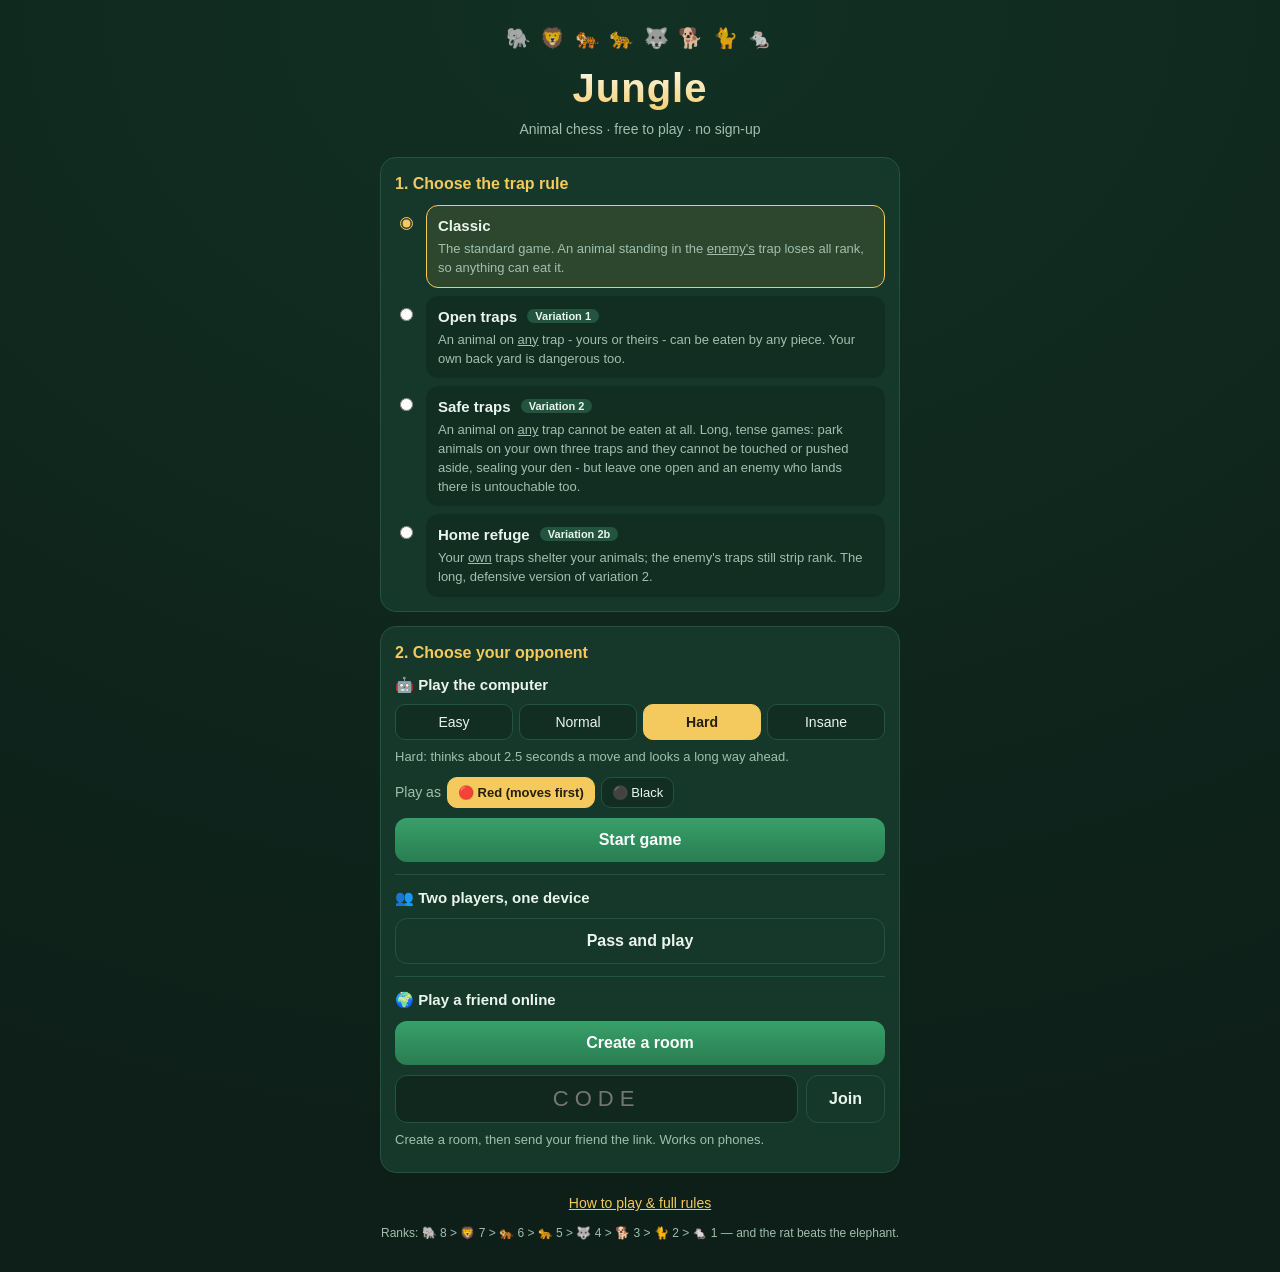
==== static/index.html @ bbceac11 "Let players wave off a draw, and look back through a finished game A repeated position now offers a " ====
<!DOCTYPE html>
<html lang="en">
<head>
<meta charset="utf-8">
<meta name="viewport" content="width=device-width, initial-scale=1, viewport-fit=cover">
<meta name="theme-color" content="#123024">
<title>Jungle - Animal Chess</title>
<link rel="stylesheet" href="/static/style.css">
<link rel="icon" href="data:image/svg+xml,<svg xmlns='http://www.w3.org/2000/svg' viewBox='0 0 64 64'><text y='52' font-size='52'>🐅</text></svg>">
</head>
<body>

<!-- ============================ MENU ============================ -->
<section id="menu" class="screen">
  <header class="brand">
    <div class="brand-icons">🐘 🦁 🐅 🐆 🐺 🐕 🐈 🐁</div>
    <h1>Jungle</h1>
    <p class="tag">Animal chess &middot; free to play &middot; no sign-up</p>
  </header>

  <div class="card">
    <h2>1. Choose the trap rule</h2>
    <div class="choices" id="variantChoices">
      <label class="choice">
        <input type="radio" name="variant" value="classic" checked>
        <span class="choice-body">
          <b>Classic</b>
          <em>The standard game. An animal standing in the <u>enemy's</u> trap loses all rank, so anything can eat it.</em>
        </span>
      </label>
      <label class="choice">
        <input type="radio" name="variant" value="open">
        <span class="choice-body">
          <b>Open traps <span class="badge">Variation 1</span></b>
          <em>An animal on <u>any</u> trap - yours or theirs - can be eaten by any piece. Your own back yard is dangerous too.</em>
        </span>
      </label>
      <label class="choice">
        <input type="radio" name="variant" value="safe">
        <span class="choice-body">
          <b>Safe traps <span class="badge">Variation 2</span></b>
          <em>An animal on <u>any</u> trap cannot be eaten at all. Long, tense games: park animals on your own three traps and they cannot be touched or pushed aside, sealing your den - but leave one open and an enemy who lands there is untouchable too.</em>
        </span>
      </label>
      <label class="choice">
        <input type="radio" name="variant" value="home">
        <span class="choice-body">
          <b>Home refuge <span class="badge">Variation 2b</span></b>
          <em>Your <u>own</u> traps shelter your animals; the enemy's traps still strip rank. The long, defensive version of variation 2.</em>
        </span>
      </label>
    </div>
  </div>

  <div class="card">
    <h2>2. Choose your opponent</h2>

    <div class="mode-block">
      <h3>🤖 Play the computer</h3>
      <div class="levels" id="levelChoices">
        <button class="level" data-level="easy">Easy</button>
        <button class="level" data-level="normal">Normal</button>
        <button class="level selected" data-level="hard">Hard</button>
        <button class="level" data-level="insane">Insane</button>
      </div>
      <p class="hint" id="levelHint">Hard: thinks about 2.5 seconds a move and looks a long way ahead.</p>
      <div class="side-pick">
        <span>Play as</span>
        <button class="pill selected" data-side="0">🔴 Red (moves first)</button>
        <button class="pill" data-side="1">⚫ Black</button>
      </div>
      <button class="primary" id="startAI">Start game</button>
    </div>

    <div class="mode-block">
      <h3>👥 Two players, one device</h3>
      <button class="primary ghost" id="startLocal">Pass and play</button>
    </div>

    <div class="mode-block">
      <h3>🌍 Play a friend online</h3>
      <button class="primary" id="createRoom">Create a room</button>
      <div class="joinrow">
        <input id="joinCode" maxlength="4" placeholder="CODE" autocomplete="off"
               autocapitalize="characters" spellcheck="false">
        <button class="primary ghost" id="joinRoom">Join</button>
      </div>
      <p class="hint">Create a room, then send your friend the link. Works on phones.</p>
    </div>
  </div>

  <button class="linkish" id="openRules">How to play &amp; full rules</button>
  <p class="foot">Ranks: 🐘 8 &gt; 🦁 7 &gt; 🐅 6 &gt; 🐆 5 &gt; 🐺 4 &gt; 🐕 3 &gt; 🐈 2 &gt; 🐁 1 &mdash; and the rat beats the elephant.</p>
</section>

<!-- ============================ GAME ============================ -->
<section id="game" class="screen hidden">
  <div class="topbar">
    <button class="icon" id="back" title="Back to menu">‹</button>
    <div class="status">
      <div id="statusLine">Red to move</div>
      <div id="subLine" class="sub"></div>
    </div>
    <button class="icon" id="flip" title="Flip the board">⇅</button>
  </div>

  <button class="rulechip" id="ruleChip">Classic traps</button>

  <div id="roomBar" class="roombar hidden">
    <span class="code">Room <b id="roomCode">----</b></span>
    <button class="mini" id="copyLink">Copy invite link</button>
    <span id="oppState" class="oppstate">waiting…</span>
  </div>

  <div class="captured" id="capturedTop"></div>
  <div class="board-wrap">
    <div class="board" id="board"></div>
    <div class="overlay hidden" id="overlay">
      <div class="overlay-card">
        <div class="overlay-emoji" id="overEmoji">🏆</div>
        <h2 id="overTitle">Red wins</h2>
        <p id="overText"></p>
        <button class="primary" id="resumeBtn">Play on</button>
        <div class="overlay-btns">
          <button class="primary" id="againBtn">Play again</button>
          <button class="primary ghost" id="menuBtn">Menu</button>
        </div>
        <button class="linkish" id="reviewBtn">Look back through the moves</button>
        <p id="rematchNote" class="hint hidden"></p>
      </div>
    </div>
  </div>
  <div class="captured" id="capturedBottom"></div>

  <div class="reviewbar hidden" id="reviewBar">
    <button class="mini" id="revStart" title="First move">&#124;&#9664;</button>
    <button class="mini" id="revPrev" title="Step back">&#9664;</button>
    <span id="revLabel">Move 0 of 0</span>
    <button class="mini" id="revNext" title="Step forward">&#9654;</button>
    <button class="mini" id="revEnd" title="Last move">&#9654;&#124;</button>
    <button class="mini" id="revExit">Done</button>
  </div>

  <div class="controls">
    <button class="mini" id="undoBtn">Undo</button>
    <button class="mini" id="hintBtn">Hint</button>
    <button class="mini" id="rulesBtn">Rules</button>
    <button class="mini danger" id="resignBtn">Resign</button>
  </div>

  <div class="movelog" id="moveLog"></div>
</section>

<!-- ============================ RULES ============================ -->
<div id="rulesModal" class="modal hidden">
  <div class="modal-card">
    <button class="close" id="closeRules">×</button>
    <h2>How to play Jungle</h2>

    <h3>The goal</h3>
    <p>Win by moving any one of your animals into the opponent's <b>den</b> (the
       square marked 🏠 at the far end), or by capturing every animal they have.
       If a player has no legal move left, they lose.</p>

    <h3>Moving</h3>
    <p>Every animal moves one square up, down, left or right. Never diagonally.
       You may never step into your own den.</p>

    <h3>Eating</h3>
    <p>An animal may eat an enemy animal of the <b>same or lower</b> rank:</p>
    <p class="ranks">🐘 8 Elephant &gt; 🦁 7 Lion &gt; 🐅 6 Tiger &gt; 🐆 5 Leopard
       &gt; 🐺 4 Wolf &gt; 🐕 3 Dog &gt; 🐈 2 Cat &gt; 🐁 1 Rat</p>
    <p>The one twist: the <b>rat can eat the elephant</b> (it runs up the trunk),
       but the elephant can never eat the rat.</p>

    <h3>The river</h3>
    <p>Only the <b>rat</b> may swim. A rat in the water cannot eat anything on
       land, and nothing on land can reach it while it swims - but a rat in the
       water can eat another rat in the water.</p>
    <p>The <b>lion</b> and <b>tiger</b> can leap right over the river, straight
       across or straight up and down, landing on the far bank and eating
       whatever is there. They cannot leap if <i>any</i> rat, yours or theirs,
       is sitting in the water they would cross.</p>

    <h3>Traps ⚠</h3>
    <p>Three squares around each den are traps. What they do depends on the rule
       you picked in the menu:</p>
    <ul>
      <li><b>Classic</b> - an animal in the <u>enemy's</u> trap drops to rank 0,
          so any enemy piece can eat it. Your own traps do nothing to you.</li>
      <li><b>Open traps</b> - an animal on <u>any</u> trap, including its own,
          can be eaten by anything.</li>
      <li><b>Safe traps</b> - an animal on <u>any</u> trap cannot be eaten at
          all. All three squares beside a den are traps, so an enemy who lands
          on one is untouchable and walks in next move - but you can park your
          own animals there first, where they are equally untouchable and block
          the way. Games run long and turn on who claims those squares.</li>
      <li><b>Home refuge</b> - your own traps make your animals safe from
          capture, while the enemy's traps still strip your rank. Games run
          long, and defending is genuinely possible.</li>
    </ul>

    <h3>Draws</h3>
    <p>If the same position comes up three times the game offers a draw - but
       it is only an offer. Press <b>Play on</b> and the game carries on, and
       will not offer again. From then on it can only end by a den being taken,
       every animal being captured, or someone having no legal move.</p>
    <p>There is no move limit either: a long stretch with no captures simply
       continues.</p>

    <h3>Looking back</h3>
    <p>When a game ends, <b>Look back through the moves</b> steps through it
       one move at a time, so you can find where it went wrong. The arrow keys
       work too. Nothing you do in there changes the game.</p>
  </div>
</div>

<script src="/static/rules.js"></script>
<script src="/static/app.js"></script>
</body>
</html>
---- static/style.css ----
/* Jungle - animal chess. Dark jungle palette, phone first. */

:root {
  --bg: #0d1f18;
  --bg2: #123024;
  --panel: #16382a;
  --line: #23543f;
  --land: #2b6b4a;
  --land2: #25603f;
  --water: #1f6f9c;
  --water2: #1b6291;
  --trap: #8a6b1f;
  --den: #6d2f2f;
  --red: #ef5a4c;
  --black: #2f3b46;
  --gold: #f4c95d;
  --text: #eaf5ee;
  --dim: #9fc0ae;
  --ok: #63d492;
}

* { box-sizing: border-box; -webkit-tap-highlight-color: transparent; }

body {
  margin: 0;
  padding: 0 12px env(safe-area-inset-bottom) 12px;
  background: radial-gradient(120% 90% at 50% 0%, var(--bg2), var(--bg));
  color: var(--text);
  font: 16px/1.45 -apple-system, BlinkMacSystemFont, "Segoe UI", Roboto, sans-serif;
  min-height: 100vh;
}

.screen { max-width: 520px; margin: 0 auto; padding: 14px 0 30px; }
.hidden { display: none !important; }

/* ---------------- menu ---------------- */
.brand { text-align: center; margin: 10px 0 18px; }
.brand-icons { font-size: 20px; letter-spacing: 2px; opacity: .85; }
.brand h1 {
  margin: 6px 0 2px; font-size: 40px; letter-spacing: 1px;
  background: linear-gradient(180deg, #fff, var(--gold));
  -webkit-background-clip: text; background-clip: text; color: transparent;
}
.tag { margin: 0; color: var(--dim); font-size: 14px; }

.card {
  background: var(--panel);
  border: 1px solid var(--line);
  border-radius: 16px;
  padding: 14px;
  margin-bottom: 14px;
}
.card h2 { margin: 0 0 10px; font-size: 16px; color: var(--gold); }
.card h3 { margin: 0 0 8px; font-size: 15px; }

.choices { display: grid; gap: 8px; }
.choice { display: flex; gap: 10px; align-items: flex-start; cursor: pointer; }
.choice input { margin-top: 12px; accent-color: var(--gold); flex: none; }
.choice-body {
  flex: 1; background: rgba(0,0,0,.18);
  border: 1px solid transparent; border-radius: 12px; padding: 9px 11px;
}
.choice input:checked + .choice-body {
  border-color: var(--gold); background: rgba(244,201,93,.10);
}
.choice b { display: block; font-size: 15px; }
.choice em { display: block; font-style: normal; color: var(--dim); font-size: 13px; margin-top: 3px; }
.badge {
  font-size: 11px; background: var(--line); color: var(--text);
  border-radius: 999px; padding: 1px 8px; margin-left: 6px; vertical-align: 2px;
}

.mode-block { border-top: 1px solid var(--line); padding-top: 12px; margin-top: 12px; }
.mode-block:first-of-type { border-top: 0; padding-top: 0; margin-top: 0; }

.levels { display: grid; grid-template-columns: repeat(4, 1fr); gap: 6px; }
.level, .pill {
  background: rgba(0,0,0,.2); color: var(--text);
  border: 1px solid var(--line); border-radius: 10px;
  padding: 9px 4px; font-size: 14px; cursor: pointer;
}
.level.selected, .pill.selected {
  background: var(--gold); color: #23200f; border-color: var(--gold); font-weight: 600;
}
.side-pick { display: flex; align-items: center; gap: 6px; margin: 10px 0; flex-wrap: wrap; }
.side-pick > span { color: var(--dim); font-size: 14px; }
.pill { padding: 7px 10px; font-size: 13px; }

.hint { color: var(--dim); font-size: 13px; margin: 8px 0; }

.primary {
  display: block; width: 100%; margin-top: 10px;
  background: linear-gradient(180deg, #37a06a, #2a7d52);
  color: #fff; border: 0; border-radius: 12px;
  padding: 13px; font-size: 16px; font-weight: 600; cursor: pointer;
}
.primary:active { transform: translateY(1px); }
.primary.ghost { background: transparent; border: 1px solid var(--line); color: var(--text); }

.joinrow { display: flex; gap: 8px; margin-top: 10px; align-items: stretch; }
.joinrow input {
  flex: 1; background: rgba(0,0,0,.28); border: 1px solid var(--line);
  border-radius: 12px; color: var(--text); font-size: 22px; letter-spacing: 6px;
  text-align: center; text-transform: uppercase; padding: 10px; min-width: 0;
}
.joinrow .primary { margin-top: 0; width: auto; padding: 0 22px; }

.linkish {
  display: block; width: 100%; background: none; border: 0;
  color: var(--gold); text-decoration: underline; font-size: 14px;
  padding: 8px; cursor: pointer;
}
.foot { color: var(--dim); font-size: 12px; text-align: center; margin: 6px 0 0; }

/* ---------------- game ---------------- */
.topbar { display: flex; align-items: center; gap: 10px; margin-bottom: 8px; }
.icon {
  width: 38px; height: 38px; flex: none; font-size: 22px; line-height: 1;
  background: var(--panel); border: 1px solid var(--line);
  border-radius: 10px; color: var(--text); cursor: pointer;
}
.status { flex: 1; text-align: center; min-width: 0; }
#statusLine { font-size: 16px; font-weight: 600; }
.sub { font-size: 12px; color: var(--dim); min-height: 16px; }

/* Which trap rule is in force - the one thing you cannot tell from the board. */
.rulechip {
  display: block; margin: 0 auto 8px;
  background: rgba(244,201,93,.12); color: var(--gold);
  border: 1px solid rgba(244,201,93,.35); border-radius: 999px;
  padding: 4px 14px; font-size: 12.5px; cursor: pointer;
}

.roombar {
  display: flex; align-items: center; gap: 8px; flex-wrap: wrap;
  background: var(--panel); border: 1px solid var(--line);
  border-radius: 12px; padding: 7px 10px; margin-bottom: 8px; font-size: 13px;
}
.roombar .code b { font-size: 18px; letter-spacing: 3px; color: var(--gold); }
.oppstate { margin-left: auto; color: var(--dim); }
.oppstate.on { color: var(--ok); }

.mini {
  background: rgba(0,0,0,.2); color: var(--text);
  border: 1px solid var(--line); border-radius: 9px;
  padding: 7px 10px; font-size: 13px; cursor: pointer;
}
.mini.danger { color: #ffb3ab; border-color: #6b3630; }

.captured {
  min-height: 26px; font-size: 17px; letter-spacing: 1px;
  color: #ffffff; opacity: .55; text-align: center;
}

.board-wrap { position: relative; display: flex; justify-content: center; }
.board {
  position: relative;
  width: min(94vw, 430px, calc((100vh - 330px) * 0.778));
  aspect-ratio: 7 / 9;
  display: grid;
  grid-template-columns: repeat(7, 1fr);
  grid-template-rows: repeat(9, 1fr);
  gap: 2px;
  background: var(--line);
  border: 3px solid var(--line);
  border-radius: 10px;
  overflow: hidden;
  touch-action: manipulation;
}

.cell {
  position: relative;
  background: var(--land);
  display: flex; align-items: center; justify-content: center;
  cursor: pointer; user-select: none;
}
.cell.alt { background: var(--land2); }
.cell.water { background: var(--water); }
.cell.water.alt { background: var(--water2); }
.cell.trap { background: var(--trap); }
.cell.den { background: var(--den); }

.cell .mark {
  position: absolute; font-size: 60%; opacity: .5;
  pointer-events: none;
}

.piece {
  width: 84%; height: 84%; border-radius: 50%;
  display: flex; align-items: center; justify-content: center;
  font-size: min(5.4vw, 25px); line-height: 1;
  box-shadow: 0 2px 4px rgba(0,0,0,.45);
  pointer-events: none; position: relative;
}
.piece.r0 { background: linear-gradient(180deg, #ff7a6d, var(--red)); border: 2px solid #ffd2cc; }
.piece.r1 { background: linear-gradient(180deg, #4a5a68, var(--black)); border: 2px solid #aebbc6; }
.piece .rk {
  position: absolute; right: -2px; bottom: -3px;
  font-size: 10px; font-weight: 700; color: #1b1b1b;
  background: #fff; border-radius: 50%;
  width: 14px; height: 14px; display: flex;
  align-items: center; justify-content: center;
}

.cell.sel { outline: 3px solid var(--gold); outline-offset: -3px; }
.cell.last::after {
  content: ''; position: absolute; inset: 0;
  border: 2px solid rgba(244,201,93,.55);
}
.cell.move::before {
  content: ''; width: 26%; height: 26%; border-radius: 50%;
  background: rgba(255,255,255,.75); position: absolute;
}
.cell.take::before {
  content: ''; position: absolute; inset: 6%;
  border: 3px solid rgba(255,90,76,.95); border-radius: 50%;
}
.cell.hintfrom, .cell.hintto { outline: 3px dashed #7fd8ff; outline-offset: -3px; }

.overlay {
  position: absolute; inset: 0; display: flex;
  align-items: center; justify-content: center;
  background: rgba(4,14,10,.72); border-radius: 10px; padding: 12px;
}
.overlay-card {
  background: var(--panel); border: 1px solid var(--line);
  border-radius: 16px; padding: 18px; text-align: center; width: 100%;
}
.overlay-emoji { font-size: 40px; }
.overlay-card h2 { margin: 4px 0 6px; font-size: 22px; }
.overlay-card p { margin: 0 0 10px; color: var(--dim); font-size: 14px; }
.overlay-btns { display: flex; gap: 8px; }
.overlay-btns .primary { margin-top: 0; }

.controls { display: flex; gap: 6px; justify-content: center; margin: 10px 0 8px; flex-wrap: wrap; }

.reviewbar {
  display: flex; gap: 6px; align-items: center; justify-content: center;
  flex-wrap: wrap; margin: 10px 0 4px;
  background: var(--panel); border: 1px solid var(--line);
  border-radius: 12px; padding: 7px 10px;
}
.reviewbar #revLabel { font-size: 13px; color: var(--dim); min-width: 108px; text-align: center; }
.mini:disabled { opacity: .35; cursor: default; }

.movelog span.mv.at { color: var(--gold); font-weight: 700; }

.movelog {
  max-height: 74px; overflow-y: auto;
  background: var(--panel); border: 1px solid var(--line);
  border-radius: 10px; padding: 6px 10px;
  font-size: 12px; color: var(--dim);
  display: flex; flex-wrap: wrap; gap: 4px 10px;
}
.movelog span.mv { white-space: nowrap; }

/* ---------------- rules modal ---------------- */
.modal {
  position: fixed; inset: 0; z-index: 40;
  background: rgba(3,10,7,.8);
  display: flex; align-items: flex-start; justify-content: center;
  padding: 16px; overflow-y: auto;
}
.modal-card {
  position: relative; background: var(--panel);
  border: 1px solid var(--line); border-radius: 16px;
  padding: 18px; max-width: 520px; width: 100%;
}
.modal-card h2 { margin: 0 0 10px; color: var(--gold); }
.modal-card h3 { margin: 16px 0 4px; font-size: 15px; }
.modal-card p, .modal-card li { font-size: 14px; color: #d7e8dd; }
.modal-card ul { padding-left: 18px; }
.modal-card li { margin-bottom: 6px; }
.ranks { background: rgba(0,0,0,.22); border-radius: 10px; padding: 8px; text-align: center; }
.close {
  position: absolute; top: 8px; right: 10px; font-size: 26px; line-height: 1;
  background: none; border: 0; color: var(--dim); cursor: pointer;
}

@media (max-width: 380px) {
  .piece { font-size: 5vw; }
  .levels { grid-template-columns: repeat(2, 1fr); }
}
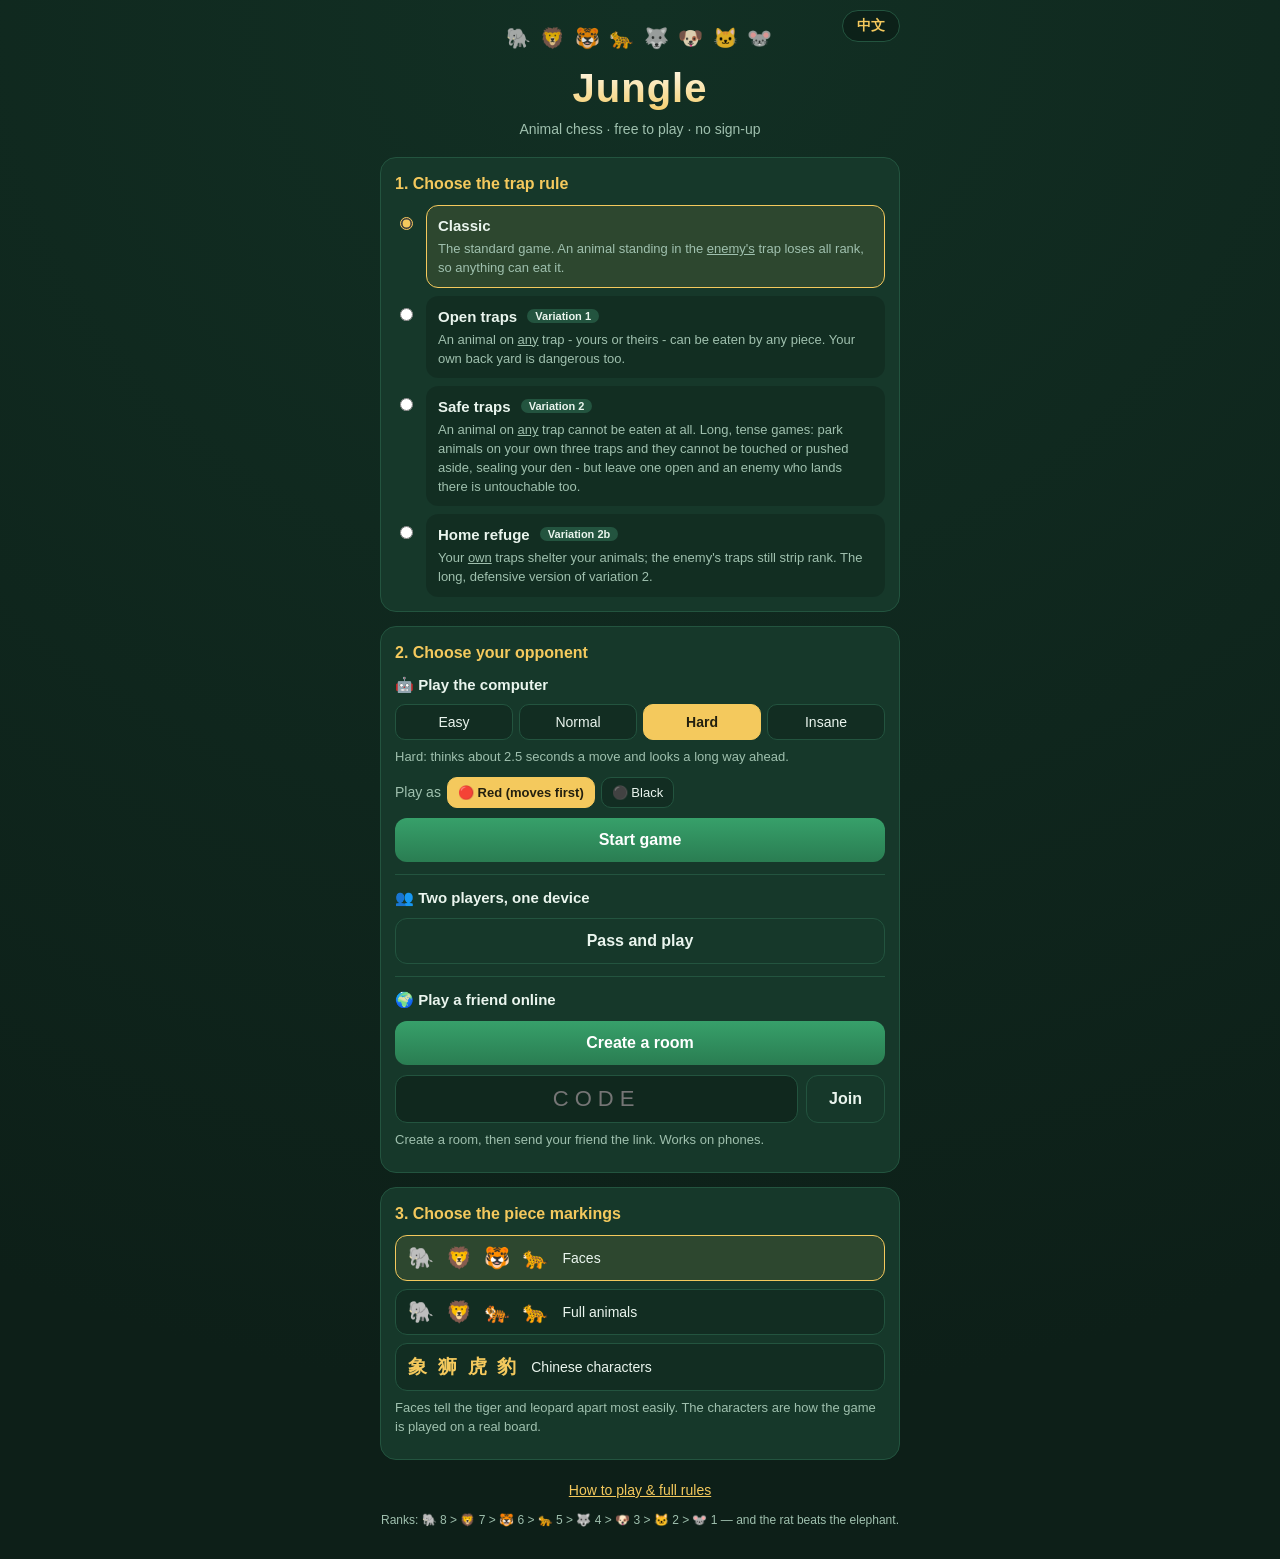
==== commit 1169d6b5: "Add a Chinese translation and three sets of piece markings The whole interface now switches between " ====
--- a/static/index.html
+++ b/static/index.html
@@ -5,6 +5,12 @@
 <meta name="viewport" content="width=device-width, initial-scale=1, viewport-fit=cover">
 <meta name="theme-color" content="#123024">
 <title>Jungle - Animal Chess</title>
+<link rel="manifest" href="/static/manifest.json">
+<link rel="apple-touch-icon" href="/static/icons/apple-touch-icon.png">
+<meta name="apple-mobile-web-app-capable" content="yes">
+<meta name="mobile-web-app-capable" content="yes">
+<meta name="apple-mobile-web-app-status-bar-style" content="black-translucent">
+<meta name="apple-mobile-web-app-title" content="Jungle">
 <link rel="stylesheet" href="/static/style.css">
 <link rel="icon" href="data:image/svg+xml,<svg xmlns='http://www.w3.org/2000/svg' viewBox='0 0 64 64'><text y='52' font-size='52'>🐅</text></svg>">
 </head>
@@ -12,104 +18,134 @@
 
 <!-- ============================ MENU ============================ -->
 <section id="menu" class="screen">
+  <button class="langbtn" id="langBtn" data-t="lang.button">中文</button>
+
   <header class="brand">
-    <div class="brand-icons">🐘 🦁 🐅 🐆 🐺 🐕 🐈 🐁</div>
-    <h1>Jungle</h1>
-    <p class="tag">Animal chess &middot; free to play &middot; no sign-up</p>
+    <div class="brand-icons" id="brandIcons"></div>
+    <h1 id="brandTitle">Jungle</h1>
+    <p class="tag" data-t="menu.tag">Animal chess &middot; free to play &middot; no sign-up</p>
   </header>
 
   <div class="card">
-    <h2>1. Choose the trap rule</h2>
+    <h2 data-t="menu.trapRule">1. Choose the trap rule</h2>
     <div class="choices" id="variantChoices">
       <label class="choice">
         <input type="radio" name="variant" value="classic" checked>
         <span class="choice-body">
-          <b>Classic</b>
-          <em>The standard game. An animal standing in the <u>enemy's</u> trap loses all rank, so anything can eat it.</em>
+          <b><span data-t="variant.classic">Classic</span></b>
+          <em data-th="variant.classic.desc"></em>
         </span>
       </label>
       <label class="choice">
         <input type="radio" name="variant" value="open">
         <span class="choice-body">
-          <b>Open traps <span class="badge">Variation 1</span></b>
-          <em>An animal on <u>any</u> trap - yours or theirs - can be eaten by any piece. Your own back yard is dangerous too.</em>
+          <b><span data-t="variant.open">Open traps</span>
+             <span class="badge" data-t="variant.badge1">Variation 1</span></b>
+          <em data-th="variant.open.desc"></em>
         </span>
       </label>
       <label class="choice">
         <input type="radio" name="variant" value="safe">
         <span class="choice-body">
-          <b>Safe traps <span class="badge">Variation 2</span></b>
-          <em>An animal on <u>any</u> trap cannot be eaten at all. Long, tense games: park animals on your own three traps and they cannot be touched or pushed aside, sealing your den - but leave one open and an enemy who lands there is untouchable too.</em>
+          <b><span data-t="variant.safe">Safe traps</span>
+             <span class="badge" data-t="variant.badge2">Variation 2</span></b>
+          <em data-th="variant.safe.desc"></em>
         </span>
       </label>
       <label class="choice">
         <input type="radio" name="variant" value="home">
         <span class="choice-body">
-          <b>Home refuge <span class="badge">Variation 2b</span></b>
-          <em>Your <u>own</u> traps shelter your animals; the enemy's traps still strip rank. The long, defensive version of variation 2.</em>
+          <b><span data-t="variant.home">Home refuge</span>
+             <span class="badge" data-t="variant.badge2b">Variation 2b</span></b>
+          <em data-th="variant.home.desc"></em>
         </span>
       </label>
     </div>
   </div>
 
   <div class="card">
-    <h2>2. Choose your opponent</h2>
+    <h2 data-t="menu.opponent">2. Choose your opponent</h2>
 
     <div class="mode-block">
-      <h3>🤖 Play the computer</h3>
+      <h3 data-t="ai.title">🤖 Play the computer</h3>
       <div class="levels" id="levelChoices">
-        <button class="level" data-level="easy">Easy</button>
-        <button class="level" data-level="normal">Normal</button>
-        <button class="level selected" data-level="hard">Hard</button>
-        <button class="level" data-level="insane">Insane</button>
-      </div>
-      <p class="hint" id="levelHint">Hard: thinks about 2.5 seconds a move and looks a long way ahead.</p>
+        <button class="level" data-level="easy" data-t="level.easy">Easy</button>
+        <button class="level" data-level="normal" data-t="level.normal">Normal</button>
+        <button class="level selected" data-level="hard" data-t="level.hard">Hard</button>
+        <button class="level" data-level="insane" data-t="level.insane">Insane</button>
+      </div>
+      <p class="hint" id="levelHint"></p>
       <div class="side-pick">
-        <span>Play as</span>
-        <button class="pill selected" data-side="0">🔴 Red (moves first)</button>
-        <button class="pill" data-side="1">⚫ Black</button>
-      </div>
-      <button class="primary" id="startAI">Start game</button>
+        <span data-t="menu.playAs">Play as</span>
+        <button class="pill selected" data-side="0" data-t="menu.red">🔴 Red (moves first)</button>
+        <button class="pill" data-side="1" data-t="menu.black">⚫ Black</button>
+      </div>
+      <button class="primary" id="startAI" data-t="menu.start">Start game</button>
     </div>
 
     <div class="mode-block">
-      <h3>👥 Two players, one device</h3>
-      <button class="primary ghost" id="startLocal">Pass and play</button>
+      <h3 data-t="local.title">👥 Two players, one device</h3>
+      <button class="primary ghost" id="startLocal" data-t="local.start">Pass and play</button>
     </div>
 
     <div class="mode-block">
-      <h3>🌍 Play a friend online</h3>
-      <button class="primary" id="createRoom">Create a room</button>
+      <h3 data-t="online.title">🌍 Play a friend online</h3>
+      <button class="primary" id="createRoom" data-t="online.create">Create a room</button>
       <div class="joinrow">
-        <input id="joinCode" maxlength="4" placeholder="CODE" autocomplete="off"
-               autocapitalize="characters" spellcheck="false">
-        <button class="primary ghost" id="joinRoom">Join</button>
-      </div>
-      <p class="hint">Create a room, then send your friend the link. Works on phones.</p>
-    </div>
-  </div>
-
-  <button class="linkish" id="openRules">How to play &amp; full rules</button>
-  <p class="foot">Ranks: 🐘 8 &gt; 🦁 7 &gt; 🐅 6 &gt; 🐆 5 &gt; 🐺 4 &gt; 🐕 3 &gt; 🐈 2 &gt; 🐁 1 &mdash; and the rat beats the elephant.</p>
+        <input id="joinCode" maxlength="4" data-tph="online.code" placeholder="CODE"
+               autocomplete="off" autocapitalize="characters" spellcheck="false">
+        <button class="primary ghost" id="joinRoom" data-t="online.join">Join</button>
+      </div>
+      <p class="hint" data-t="online.hint"></p>
+    </div>
+  </div>
+
+  <div class="card">
+    <h2 data-t="menu.pieces">3. Choose the piece markings</h2>
+    <div class="styles" id="styleChoices">
+      <button class="style" data-style="face">
+        <span class="style-preview" data-style-preview="face"></span>
+        <span class="style-name" data-t="style.face">Faces</span>
+      </button>
+      <button class="style" data-style="body">
+        <span class="style-preview" data-style-preview="body"></span>
+        <span class="style-name" data-t="style.body">Full animals</span>
+      </button>
+      <button class="style" data-style="zh">
+        <span class="style-preview" data-style-preview="zh"></span>
+        <span class="style-name" data-t="style.zh">Chinese characters</span>
+      </button>
+    </div>
+    <p class="hint" data-t="style.note"></p>
+  </div>
+
+  <div class="card hidden" id="installCard">
+    <h2 data-t="install.title">Keep it on your phone</h2>
+    <p class="hint" id="installHint" data-th="install.hint"></p>
+    <button class="primary" id="installBtn" data-t="install.button">Add to home screen</button>
+  </div>
+
+  <button class="linkish" id="openRules" data-t="menu.rulesLink">How to play &amp; full rules</button>
+  <p class="foot" id="rankLine"></p>
 </section>
 
 <!-- ============================ GAME ============================ -->
 <section id="game" class="screen hidden">
   <div class="topbar">
-    <button class="icon" id="back" title="Back to menu">‹</button>
+    <button class="icon" id="back" data-ttl="game.back" title="Back to menu">‹</button>
     <div class="status">
-      <div id="statusLine">Red to move</div>
+      <div id="statusLine"></div>
       <div id="subLine" class="sub"></div>
     </div>
-    <button class="icon" id="flip" title="Flip the board">⇅</button>
-  </div>
-
-  <button class="rulechip" id="ruleChip">Classic traps</button>
+    <button class="icon" id="flip" data-ttl="game.flip" title="Flip the board">⇅</button>
+  </div>
+
+  <button class="rulechip" id="ruleChip"></button>
 
   <div id="roomBar" class="roombar hidden">
-    <span class="code">Room <b id="roomCode">----</b></span>
-    <button class="mini" id="copyLink">Copy invite link</button>
-    <span id="oppState" class="oppstate">waiting…</span>
+    <span class="code"><span data-t="game.room">Room</span> <b id="roomCode">----</b></span>
+    <button class="mini" id="copyLink" data-t="game.copyLink">Copy invite link</button>
+    <span id="oppState" class="oppstate" data-t="game.waiting">waiting…</span>
   </div>
 
   <div class="captured" id="capturedTop"></div>
@@ -118,14 +154,14 @@
     <div class="overlay hidden" id="overlay">
       <div class="overlay-card">
         <div class="overlay-emoji" id="overEmoji">🏆</div>
-        <h2 id="overTitle">Red wins</h2>
+        <h2 id="overTitle"></h2>
         <p id="overText"></p>
-        <button class="primary" id="resumeBtn">Play on</button>
+        <button class="primary" id="resumeBtn" data-t="over.playOn">Play on</button>
         <div class="overlay-btns">
-          <button class="primary" id="againBtn">Play again</button>
-          <button class="primary ghost" id="menuBtn">Menu</button>
+          <button class="primary" id="againBtn" data-t="over.again">Play again</button>
+          <button class="primary ghost" id="menuBtn" data-t="over.menu">Menu</button>
         </div>
-        <button class="linkish" id="reviewBtn">Look back through the moves</button>
+        <button class="linkish" id="reviewBtn" data-t="over.review">Look back through the moves</button>
         <p id="rematchNote" class="hint hidden"></p>
       </div>
     </div>
@@ -133,19 +169,20 @@
   <div class="captured" id="capturedBottom"></div>
 
   <div class="reviewbar hidden" id="reviewBar">
-    <button class="mini" id="revStart" title="First move">&#124;&#9664;</button>
-    <button class="mini" id="revPrev" title="Step back">&#9664;</button>
-    <span id="revLabel">Move 0 of 0</span>
-    <button class="mini" id="revNext" title="Step forward">&#9654;</button>
-    <button class="mini" id="revEnd" title="Last move">&#9654;&#124;</button>
-    <button class="mini" id="revExit">Done</button>
+    <button class="mini" id="revStart" data-ttl="review.first">&#124;&#9664;</button>
+    <button class="mini" id="revPrev" data-ttl="review.prev">&#9664;</button>
+    <span id="revLabel"></span>
+    <button class="mini" id="revNext" data-ttl="review.next">&#9654;</button>
+    <button class="mini" id="revEnd" data-ttl="review.last">&#9654;&#124;</button>
+    <button class="mini" id="revExit" data-t="review.done">Done</button>
   </div>
 
   <div class="controls">
-    <button class="mini" id="undoBtn">Undo</button>
-    <button class="mini" id="hintBtn">Hint</button>
-    <button class="mini" id="rulesBtn">Rules</button>
-    <button class="mini danger" id="resignBtn">Resign</button>
+    <button class="mini" id="undoBtn" data-t="game.undo">Undo</button>
+    <button class="mini" id="hintBtn" data-t="game.hint">Hint</button>
+    <button class="mini" id="styleBtn">🐯</button>
+    <button class="mini" id="rulesBtn" data-t="game.rules">Rules</button>
+    <button class="mini danger" id="resignBtn" data-t="game.resign">Resign</button>
   </div>
 
   <div class="movelog" id="moveLog"></div>
@@ -155,66 +192,11 @@
 <div id="rulesModal" class="modal hidden">
   <div class="modal-card">
     <button class="close" id="closeRules">×</button>
-    <h2>How to play Jungle</h2>
-
-    <h3>The goal</h3>
-    <p>Win by moving any one of your animals into the opponent's <b>den</b> (the
-       square marked 🏠 at the far end), or by capturing every animal they have.
-       If a player has no legal move left, they lose.</p>
-
-    <h3>Moving</h3>
-    <p>Every animal moves one square up, down, left or right. Never diagonally.
-       You may never step into your own den.</p>
-
-    <h3>Eating</h3>
-    <p>An animal may eat an enemy animal of the <b>same or lower</b> rank:</p>
-    <p class="ranks">🐘 8 Elephant &gt; 🦁 7 Lion &gt; 🐅 6 Tiger &gt; 🐆 5 Leopard
-       &gt; 🐺 4 Wolf &gt; 🐕 3 Dog &gt; 🐈 2 Cat &gt; 🐁 1 Rat</p>
-    <p>The one twist: the <b>rat can eat the elephant</b> (it runs up the trunk),
-       but the elephant can never eat the rat.</p>
-
-    <h3>The river</h3>
-    <p>Only the <b>rat</b> may swim. A rat in the water cannot eat anything on
-       land, and nothing on land can reach it while it swims - but a rat in the
-       water can eat another rat in the water.</p>
-    <p>The <b>lion</b> and <b>tiger</b> can leap right over the river, straight
-       across or straight up and down, landing on the far bank and eating
-       whatever is there. They cannot leap if <i>any</i> rat, yours or theirs,
-       is sitting in the water they would cross.</p>
-
-    <h3>Traps ⚠</h3>
-    <p>Three squares around each den are traps. What they do depends on the rule
-       you picked in the menu:</p>
-    <ul>
-      <li><b>Classic</b> - an animal in the <u>enemy's</u> trap drops to rank 0,
-          so any enemy piece can eat it. Your own traps do nothing to you.</li>
-      <li><b>Open traps</b> - an animal on <u>any</u> trap, including its own,
-          can be eaten by anything.</li>
-      <li><b>Safe traps</b> - an animal on <u>any</u> trap cannot be eaten at
-          all. All three squares beside a den are traps, so an enemy who lands
-          on one is untouchable and walks in next move - but you can park your
-          own animals there first, where they are equally untouchable and block
-          the way. Games run long and turn on who claims those squares.</li>
-      <li><b>Home refuge</b> - your own traps make your animals safe from
-          capture, while the enemy's traps still strip your rank. Games run
-          long, and defending is genuinely possible.</li>
-    </ul>
-
-    <h3>Draws</h3>
-    <p>If the same position comes up three times the game offers a draw - but
-       it is only an offer. Press <b>Play on</b> and the game carries on, and
-       will not offer again. From then on it can only end by a den being taken,
-       every animal being captured, or someone having no legal move.</p>
-    <p>There is no move limit either: a long stretch with no captures simply
-       continues.</p>
-
-    <h3>Looking back</h3>
-    <p>When a game ends, <b>Look back through the moves</b> steps through it
-       one move at a time, so you can find where it went wrong. The arrow keys
-       work too. Nothing you do in there changes the game.</p>
+    <div id="rulesBody" data-th="rules.html"></div>
   </div>
 </div>
 
+<script src="/static/i18n.js"></script>
 <script src="/static/rules.js"></script>
 <script src="/static/app.js"></script>
 </body>
--- a/static/style.css
+++ b/static/style.css
@@ -23,15 +23,22 @@
 
 body {
   margin: 0;
-  padding: 0 12px env(safe-area-inset-bottom) 12px;
+  padding: env(safe-area-inset-top) 12px env(safe-area-inset-bottom) 12px;
   background: radial-gradient(120% 90% at 50% 0%, var(--bg2), var(--bg));
   color: var(--text);
   font: 16px/1.45 -apple-system, BlinkMacSystemFont, "Segoe UI", Roboto, sans-serif;
   min-height: 100vh;
 }
 
-.screen { max-width: 520px; margin: 0 auto; padding: 14px 0 30px; }
+.screen { max-width: 520px; margin: 0 auto; padding: 14px 0 30px; position: relative; }
 .hidden { display: none !important; }
+
+.langbtn {
+  position: absolute; top: 10px; right: 0; z-index: 5;
+  background: rgba(0,0,0,.28); color: var(--gold);
+  border: 1px solid var(--line); border-radius: 999px;
+  padding: 6px 14px; font-size: 14px; font-weight: 600; cursor: pointer;
+}
 
 /* ---------------- menu ---------------- */
 .brand { text-align: center; margin: 10px 0 18px; }
@@ -87,6 +94,22 @@
 .pill { padding: 7px 10px; font-size: 13px; }
 
 .hint { color: var(--dim); font-size: 13px; margin: 8px 0; }
+
+/* piece markings picker */
+.styles { display: grid; gap: 8px; }
+.style {
+  display: flex; align-items: center; gap: 12px; width: 100%;
+  background: rgba(0,0,0,.2); color: var(--text);
+  border: 1px solid var(--line); border-radius: 12px;
+  padding: 10px 12px; cursor: pointer; text-align: left;
+}
+.style.selected { border-color: var(--gold); background: rgba(244,201,93,.10); }
+.style-preview { font-size: 21px; letter-spacing: 3px; flex: none; }
+.style-preview.pv-zh {
+  font-size: 19px; font-weight: 800; color: var(--gold);
+  font-family: "PingFang SC", "Hiragino Sans GB", "Heiti SC", "Microsoft YaHei", serif;
+}
+.style-name { font-size: 14px; }
 
 .primary {
   display: block; width: 100%; margin-top: 10px;
@@ -192,6 +215,14 @@
   box-shadow: 0 2px 4px rgba(0,0,0,.45);
   pointer-events: none; position: relative;
 }
+/* Characters instead of animals - how the game reads on a real board. */
+.piece.st-zh {
+  color: #fff; font-weight: 800;
+  /* a touch smaller than the emoji, so the rank badge has room to sit clear */
+  font-size: min(5.2vw, 24px);
+  font-family: "PingFang SC", "Hiragino Sans GB", "Heiti SC", "Microsoft YaHei", serif;
+  text-shadow: 0 1px 2px rgba(0,0,0,.5);
+}
 .piece.r0 { background: linear-gradient(180deg, #ff7a6d, var(--red)); border: 2px solid #ffd2cc; }
 .piece.r1 { background: linear-gradient(180deg, #4a5a68, var(--black)); border: 2px solid #aebbc6; }
 .piece .rk {
@@ -214,6 +245,11 @@
 .cell.take::before {
   content: ''; position: absolute; inset: 6%;
   border: 3px solid rgba(255,90,76,.95); border-radius: 50%;
+}
+/* Reachable, but the repetition rule closes it off. */
+.cell.blocked::before {
+  content: '✕'; position: absolute;
+  font-size: 62%; font-weight: 700; color: rgba(255,120,110,.8);
 }
 .cell.hintfrom, .cell.hintto { outline: 3px dashed #7fd8ff; outline-offset: -3px; }
 
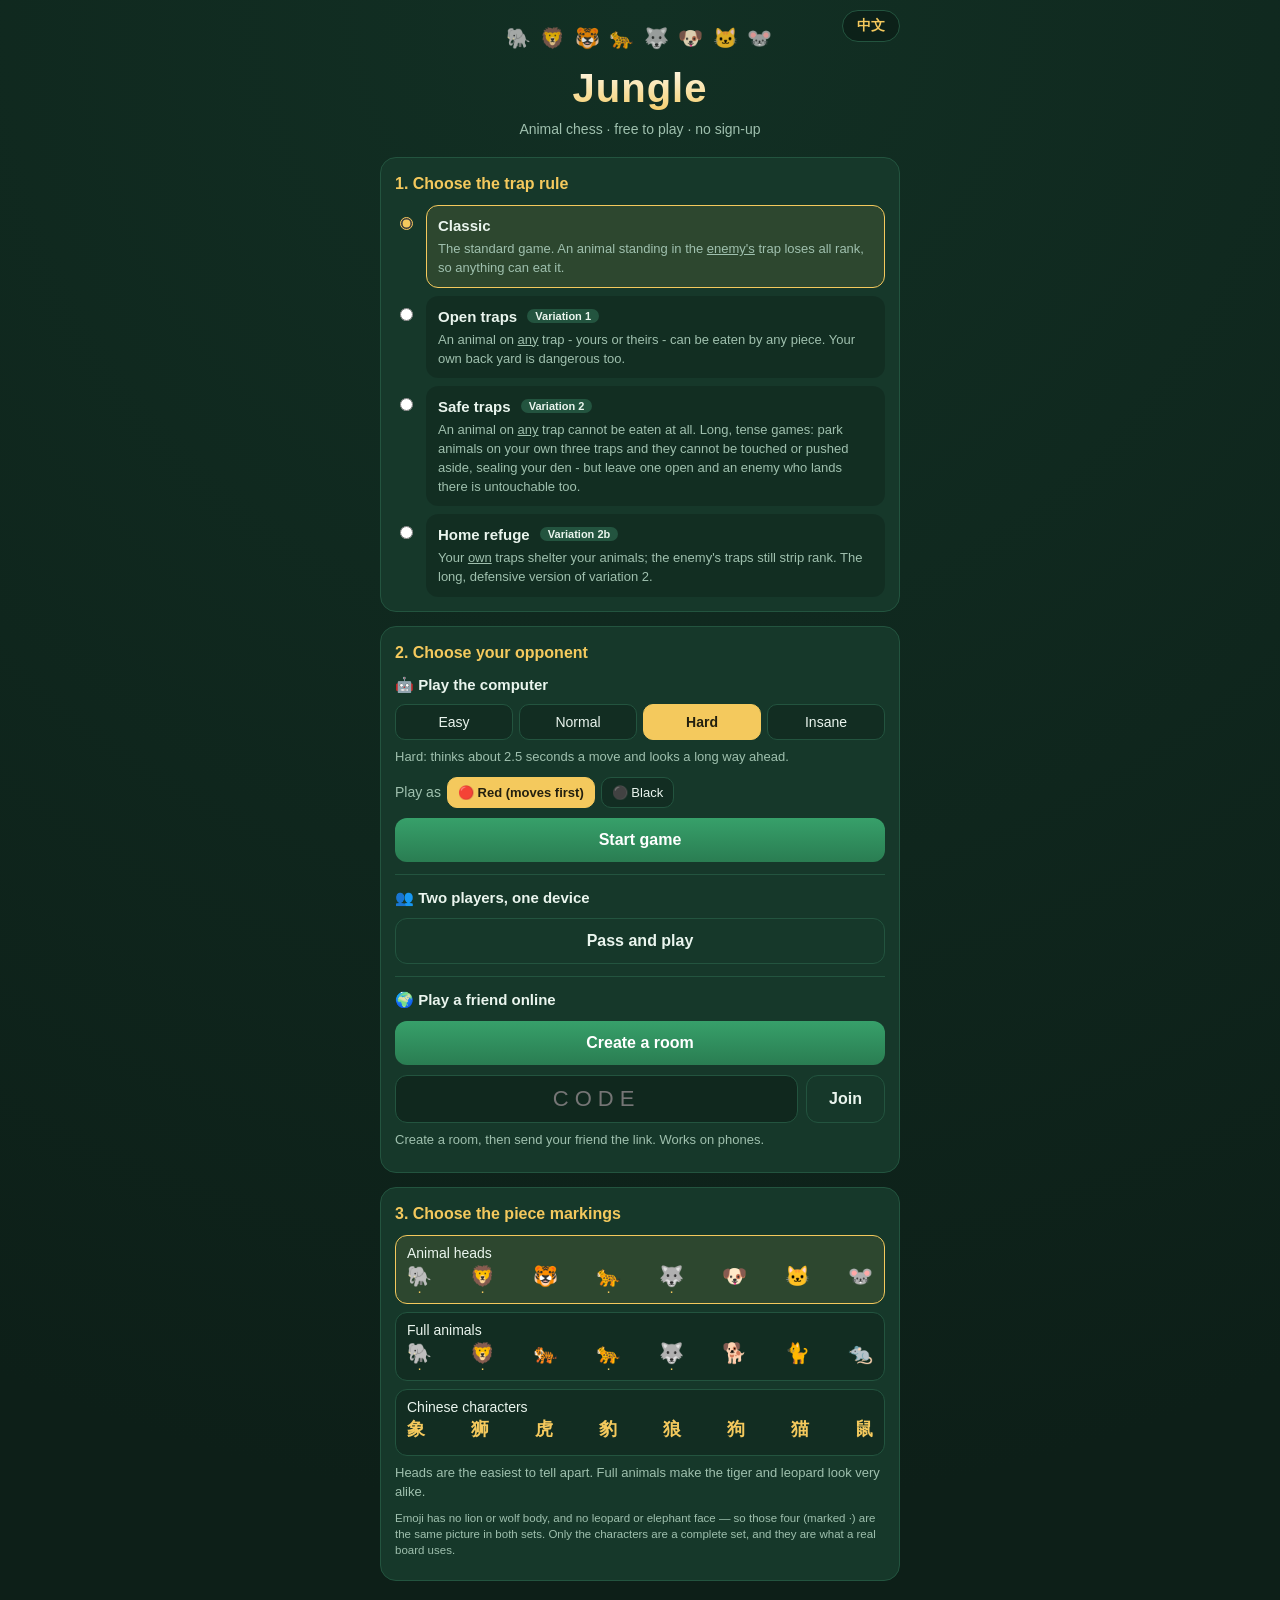
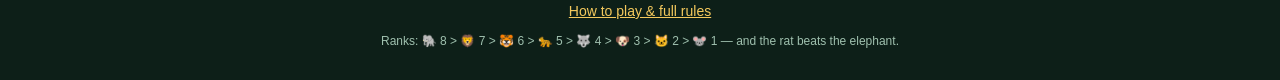
==== commit 8c743ed5: "Stop the piece picker promising heads and bodies it cannot draw Scanning the emoji block shows there" ====
--- a/static/index.html
+++ b/static/index.html
@@ -104,19 +104,20 @@
     <h2 data-t="menu.pieces">3. Choose the piece markings</h2>
     <div class="styles" id="styleChoices">
       <button class="style" data-style="face">
+        <span class="style-name" data-t="style.face">Animal heads</span>
         <span class="style-preview" data-style-preview="face"></span>
-        <span class="style-name" data-t="style.face">Faces</span>
       </button>
       <button class="style" data-style="body">
+        <span class="style-name" data-t="style.body">Full animals</span>
         <span class="style-preview" data-style-preview="body"></span>
-        <span class="style-name" data-t="style.body">Full animals</span>
       </button>
       <button class="style" data-style="zh">
+        <span class="style-name" data-t="style.zh">Chinese characters</span>
         <span class="style-preview" data-style-preview="zh"></span>
-        <span class="style-name" data-t="style.zh">Chinese characters</span>
       </button>
     </div>
     <p class="hint" data-t="style.note"></p>
+    <p class="hint small" data-t="style.stuck"></p>
   </div>
 
   <div class="card hidden" id="installCard">
--- a/static/style.css
+++ b/static/style.css
@@ -98,18 +98,28 @@
 /* piece markings picker */
 .styles { display: grid; gap: 8px; }
 .style {
-  display: flex; align-items: center; gap: 12px; width: 100%;
+  display: block; width: 100%;
   background: rgba(0,0,0,.2); color: var(--text);
   border: 1px solid var(--line); border-radius: 12px;
-  padding: 10px 12px; cursor: pointer; text-align: left;
+  padding: 9px 11px; cursor: pointer; text-align: left;
 }
 .style.selected { border-color: var(--gold); background: rgba(244,201,93,.10); }
-.style-preview { font-size: 21px; letter-spacing: 3px; flex: none; }
+.style-name { font-size: 14px; display: block; margin-bottom: 4px; }
+.style-preview {
+  display: flex; justify-content: space-between; gap: 2px;
+  font-size: 20px; line-height: 1.15;
+}
 .style-preview.pv-zh {
-  font-size: 19px; font-weight: 800; color: var(--gold);
+  font-size: 18px; font-weight: 800; color: var(--gold);
   font-family: "PingFang SC", "Hiragino Sans GB", "Heiti SC", "Microsoft YaHei", serif;
 }
-.style-name { font-size: 14px; }
+.pv-one { position: relative; padding-bottom: 6px; }
+/* the four animals emoji only draws one way */
+.pv-one.stuck::after {
+  content: '·'; position: absolute; left: 0; right: 0; bottom: -4px;
+  text-align: center; font-size: 15px; color: var(--gold); line-height: 1;
+}
+.hint.small { font-size: 11.5px; line-height: 1.4; }
 
 .primary {
   display: block; width: 100%; margin-top: 10px;
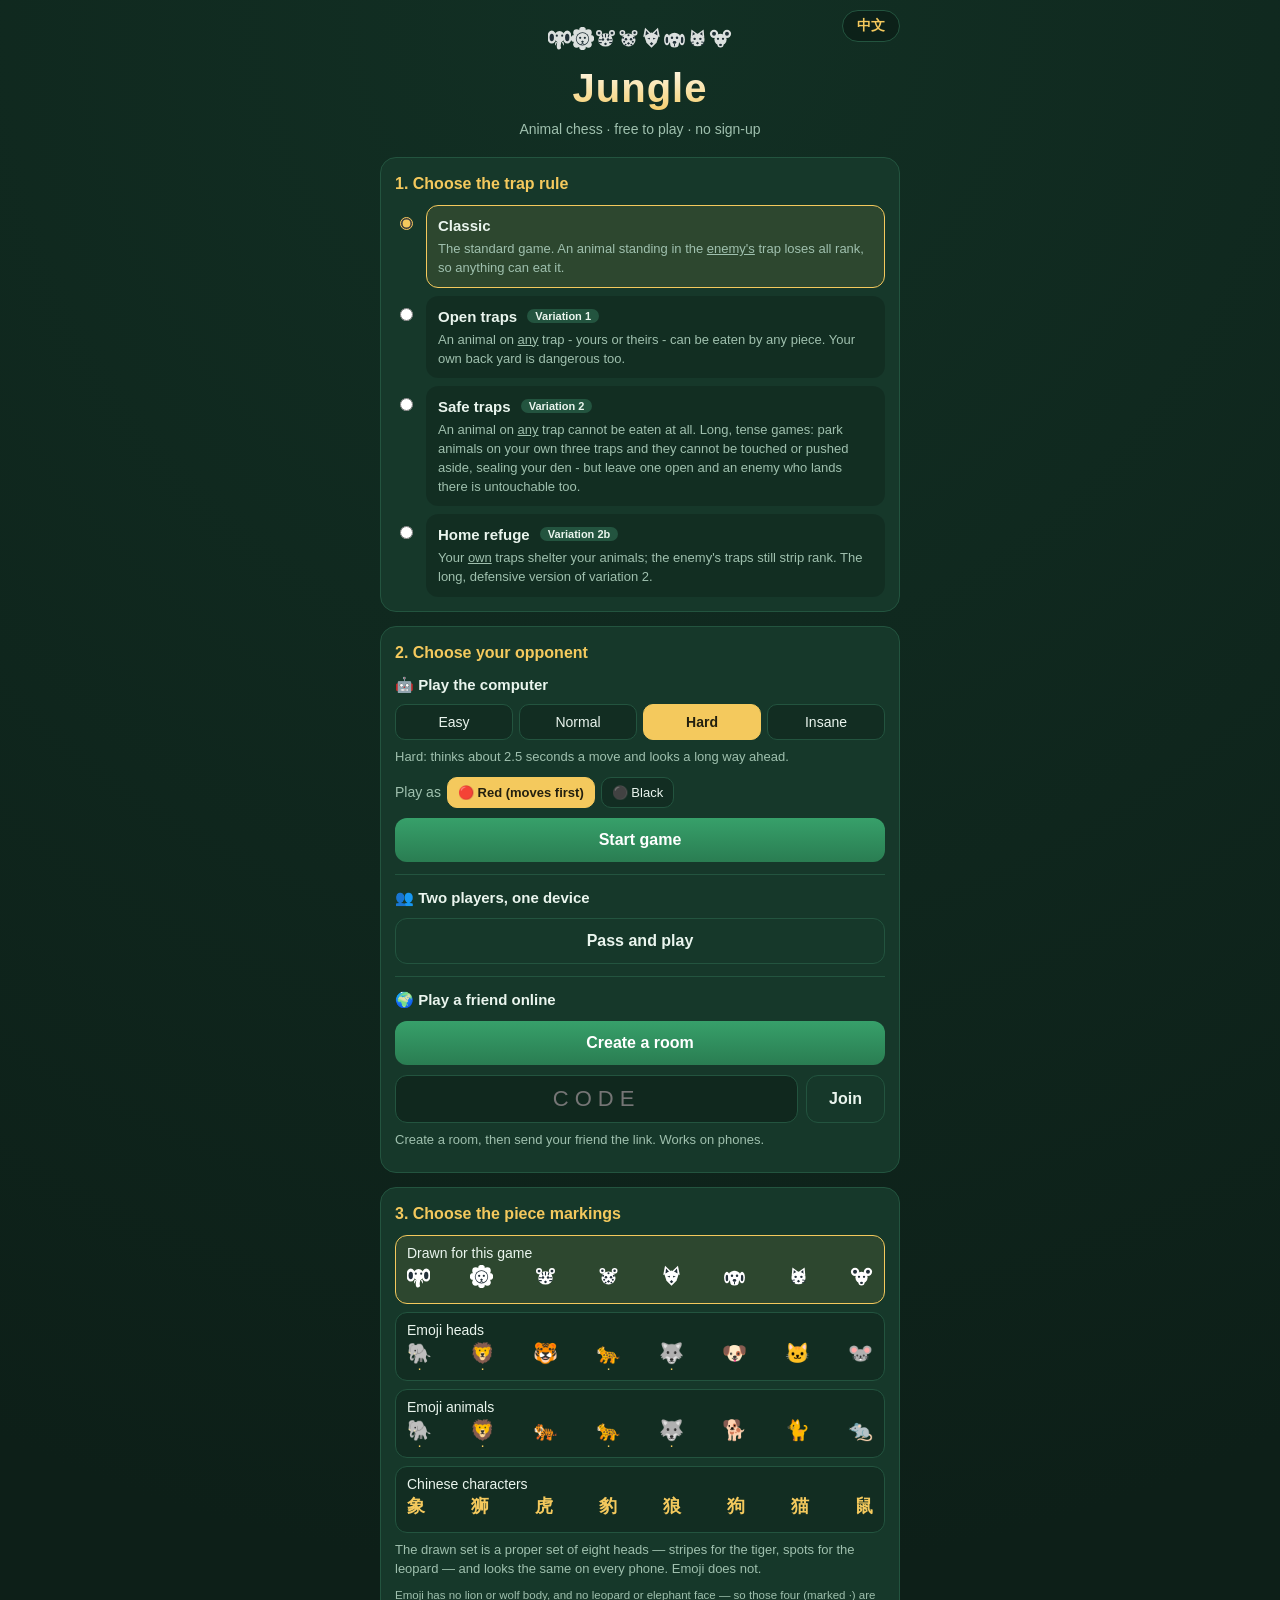
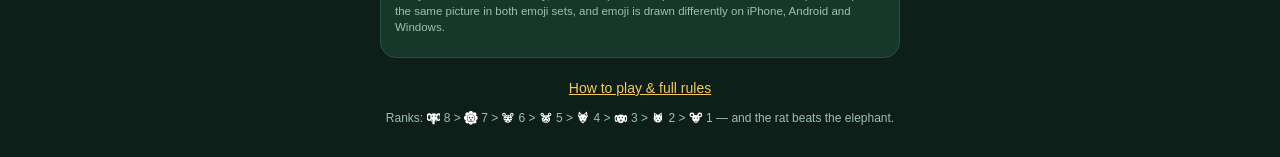
==== commit f365cb86: "Draw a proper set of pieces instead of borrowing emoji Eight animal heads in one style, as SVG symbo" ====
--- a/static/index.html
+++ b/static/index.html
@@ -16,6 +16,96 @@
 </head>
 <body>
 
+<!-- Pieces drawn for this game. Emoji cannot give a complete head set and looks
+     different on every device; these are identical everywhere and stay sharp at
+     any size. Paint is set with presentation attributes rather than CSS classes
+     because a stylesheet cannot reach inside a <use> shadow tree. -->
+<svg style="display:none" aria-hidden="true">
+  <symbol id="pc1" viewBox="0 0 64 64"><!-- rat: big round ears, tapered snout -->
+    <circle fill="#fff" cx="14" cy="19" r="11.5"/><circle fill="#fff" cx="50" cy="19" r="11.5"/>
+    <circle fill="#22303a" cx="14" cy="19" r="5.5"/><circle fill="#22303a" cx="50" cy="19" r="5.5"/>
+    <ellipse fill="#fff" cx="32" cy="35" rx="17" ry="16"/>
+    <ellipse fill="#fff" cx="32" cy="49" rx="8.5" ry="8"/>
+    <circle fill="#22303a" cx="25" cy="33" r="3.2"/><circle fill="#22303a" cx="39" cy="33" r="3.2"/>
+    <ellipse fill="#22303a" cx="32" cy="50" rx="4.2" ry="3.2"/>
+  </symbol>
+  <symbol id="pc2" viewBox="0 0 64 64"><!-- cat: pointed ears, whiskers -->
+    <path fill="#fff" d="M13 30 L15 7 L33 20 Z"/><path fill="#fff" d="M51 30 L49 7 L31 20 Z"/>
+    <path fill="#22303a" d="M18 25 L19 14 L27 21 Z"/><path fill="#22303a" d="M46 25 L45 14 L37 21 Z"/>
+    <ellipse fill="#fff" cx="32" cy="36" rx="19.5" ry="17.5"/>
+    <circle fill="#22303a" cx="24" cy="33" r="3.4"/><circle fill="#22303a" cx="40" cy="33" r="3.4"/>
+    <path fill="#22303a" d="M32 41 l4.5 4 -4.5 3.5 -4.5 -3.5 Z"/>
+    <rect fill="#22303a" x="12" y="41" width="10" height="2.4" rx="1.2" transform="rotate(-9 17 42)"/>
+    <rect fill="#22303a" x="12" y="47" width="10" height="2.4" rx="1.2" transform="rotate(7 17 48)"/>
+    <rect fill="#22303a" x="42" y="41" width="10" height="2.4" rx="1.2" transform="rotate(9 47 42)"/>
+    <rect fill="#22303a" x="42" y="47" width="10" height="2.4" rx="1.2" transform="rotate(-7 47 48)"/>
+  </symbol>
+  <symbol id="pc3" viewBox="0 0 64 64"><!-- dog: floppy ears, broad muzzle -->
+    <ellipse fill="#fff" cx="11" cy="35" rx="8" ry="16"/><ellipse fill="#fff" cx="53" cy="35" rx="8" ry="16"/>
+    <ellipse fill="#22303a" cx="11" cy="36" rx="3.6" ry="9"/><ellipse fill="#22303a" cx="53" cy="36" rx="3.6" ry="9"/>
+    <ellipse fill="#fff" cx="32" cy="33" rx="18" ry="17"/>
+    <ellipse fill="#fff" cx="32" cy="47" rx="12" ry="10"/>
+    <circle fill="#22303a" cx="25" cy="30" r="3.4"/><circle fill="#22303a" cx="39" cy="30" r="3.4"/>
+    <ellipse fill="#22303a" cx="32" cy="43" rx="5" ry="3.8"/>
+    <rect fill="#22303a" x="30.7" y="46" width="2.6" height="8" rx="1.3"/>
+  </symbol>
+  <symbol id="pc4" viewBox="0 0 64 64"><!-- wolf: tall pointed ears, angular muzzle -->
+    <path fill="#fff" d="M9 28 L14 2 L31 18 Z"/><path fill="#fff" d="M55 28 L50 2 L33 18 Z"/>
+    <path fill="#22303a" d="M15 24 L17 10 L25 19 Z"/><path fill="#22303a" d="M49 24 L47 10 L39 19 Z"/>
+    <path fill="#fff" d="M32 15 L52 25 L46 44 L32 58 L18 44 L12 25 Z"/>
+    <path fill="#22303a" d="M20 32 L28 30 L27 35 Z"/><path fill="#22303a" d="M44 32 L36 30 L37 35 Z"/>
+    <path fill="#22303a" d="M32 42 l5 4.5 -5 4 -5 -4 Z"/>
+  </symbol>
+  <symbol id="pc5" viewBox="0 0 64 64"><!-- leopard: rounded ears, spots -->
+    <circle fill="#fff" cx="15" cy="16" r="8"/><circle fill="#fff" cx="49" cy="16" r="8"/>
+    <circle fill="#22303a" cx="15" cy="16" r="3.6"/><circle fill="#22303a" cx="49" cy="16" r="3.6"/>
+    <ellipse fill="#fff" cx="32" cy="36" rx="19.5" ry="18"/>
+    <circle fill="#22303a" cx="17" cy="30" r="2.9"/><circle fill="#22303a" cx="20" cy="41" r="2.9"/>
+    <circle fill="#22303a" cx="47" cy="30" r="2.9"/><circle fill="#22303a" cx="44" cy="41" r="2.9"/>
+    <circle fill="#22303a" cx="32" cy="23" r="2.9"/><circle fill="#22303a" cx="24" cy="49" r="2.6"/>
+    <circle fill="#22303a" cx="40" cy="49" r="2.6"/>
+    <circle fill="#22303a" cx="25" cy="34" r="3.4"/><circle fill="#22303a" cx="39" cy="34" r="3.4"/>
+    <path fill="#22303a" d="M32 42 l4.5 4 -4.5 3.5 -4.5 -3.5 Z"/>
+  </symbol>
+  <symbol id="pc6" viewBox="0 0 64 64"><!-- tiger: rounded ears, bold stripes -->
+    <circle fill="#fff" cx="14" cy="17" r="8.5"/><circle fill="#fff" cx="50" cy="17" r="8.5"/>
+    <circle fill="#22303a" cx="14" cy="17" r="4"/><circle fill="#22303a" cx="50" cy="17" r="4"/>
+    <ellipse fill="#fff" cx="32" cy="36" rx="20" ry="18.5"/>
+    <rect fill="#22303a" x="30.5" y="18" width="3" height="11" rx="1.5"/>
+    <rect fill="#22303a" x="22" y="20" width="3" height="9" rx="1.5" transform="rotate(-14 23.5 24)"/>
+    <rect fill="#22303a" x="39" y="20" width="3" height="9" rx="1.5" transform="rotate(14 40.5 24)"/>
+    <rect fill="#22303a" x="13" y="34" width="9" height="3" rx="1.5"/>
+    <rect fill="#22303a" x="13" y="42" width="9" height="3" rx="1.5"/>
+    <rect fill="#22303a" x="42" y="34" width="9" height="3" rx="1.5"/>
+    <rect fill="#22303a" x="42" y="42" width="9" height="3" rx="1.5"/>
+    <circle fill="#22303a" cx="25" cy="35" r="3.4"/><circle fill="#22303a" cx="39" cy="35" r="3.4"/>
+    <path fill="#22303a" d="M32 43 l4.5 4 -4.5 3.5 -4.5 -3.5 Z"/>
+  </symbol>
+  <symbol id="pc7" viewBox="0 0 64 64"><!-- lion: full mane ring -->
+    <g fill="#fff">
+      <circle cx="32" cy="9" r="9.5"/><circle cx="48.3" cy="15.7" r="9.5"/>
+      <circle cx="55" cy="32" r="9.5"/><circle cx="48.3" cy="48.3" r="9.5"/>
+      <circle cx="32" cy="55" r="9.5"/><circle cx="15.7" cy="48.3" r="9.5"/>
+      <circle cx="9" cy="32" r="9.5"/><circle cx="15.7" cy="15.7" r="9.5"/>
+      <circle cx="32" cy="32" r="24"/>
+    </g>
+    <circle fill="#22303a" cx="32" cy="33" r="18.5"/>
+    <circle fill="#fff" cx="32" cy="33" r="16.5"/>
+    <circle fill="#22303a" cx="25.5" cy="30" r="3.1"/><circle fill="#22303a" cx="38.5" cy="30" r="3.1"/>
+    <path fill="#22303a" d="M32 37.5 l4.2 3.6 -4.2 3.2 -4.2 -3.2 Z"/>
+    <path fill="none" stroke="#22303a" stroke-width="2.2" stroke-linecap="round" d="M32 44.5 q0 4 -4.5 4.5"/><path fill="none" stroke="#22303a" stroke-width="2.2" stroke-linecap="round" d="M32 44.5 q0 4 4.5 4.5"/>
+  </symbol>
+  <symbol id="pc8" viewBox="0 0 64 64"><!-- elephant: big ears, trunk, tusks -->
+    <ellipse fill="#fff" cx="10.5" cy="28" rx="12.5" ry="18"/><ellipse fill="#fff" cx="53.5" cy="28" rx="12.5" ry="18"/>
+    <ellipse fill="#22303a" cx="10.5" cy="29" rx="6" ry="10.5"/><ellipse fill="#22303a" cx="53.5" cy="29" rx="6" ry="10.5"/>
+    <ellipse fill="#fff" cx="32" cy="27" rx="15" ry="16"/>
+    <path fill="none" stroke="#fff" stroke-width="11" stroke-linecap="round" d="M32 36 C32 46 28 50 30.5 57"/>
+    <path fill="#fff" d="M21.5 40 q-4 8 -0.5 12.5 q1.5 -7 4.5 -9.5 Z"/>
+    <path fill="#fff" d="M42.5 40 q4 8 0.5 12.5 q-1.5 -7 -4.5 -9.5 Z"/>
+    <circle fill="#22303a" cx="24.5" cy="24" r="3"/><circle fill="#22303a" cx="39.5" cy="24" r="3"/>
+  </symbol>
+</svg>
+
 <!-- ============================ MENU ============================ -->
 <section id="menu" class="screen">
   <button class="langbtn" id="langBtn" data-t="lang.button">中文</button>
@@ -103,6 +193,10 @@
   <div class="card">
     <h2 data-t="menu.pieces">3. Choose the piece markings</h2>
     <div class="styles" id="styleChoices">
+      <button class="style" data-style="art">
+        <span class="style-name" data-t="style.art">Drawn for this game</span>
+        <span class="style-preview" data-style-preview="art"></span>
+      </button>
       <button class="style" data-style="face">
         <span class="style-name" data-t="style.face">Animal heads</span>
         <span class="style-preview" data-style-preview="face"></span>
--- a/static/style.css
+++ b/static/style.css
@@ -225,6 +225,15 @@
   box-shadow: 0 2px 4px rgba(0,0,0,.45);
   pointer-events: none; position: relative;
 }
+/* Pieces drawn for this game: white animal, ink detail, identical everywhere. */
+svg.pc { display: block; width: 100%; height: 100%; }
+.piece svg.pc { width: 80%; height: 80%; }
+/* inline in the move log, captured row, rank line and previews */
+svg.pc.tiny {
+  display: inline-block; width: 1.15em; height: 1.15em;
+  vertical-align: -0.25em;
+}
+
 /* Characters instead of animals - how the game reads on a real board. */
 .piece.st-zh {
   color: #fff; font-weight: 800;
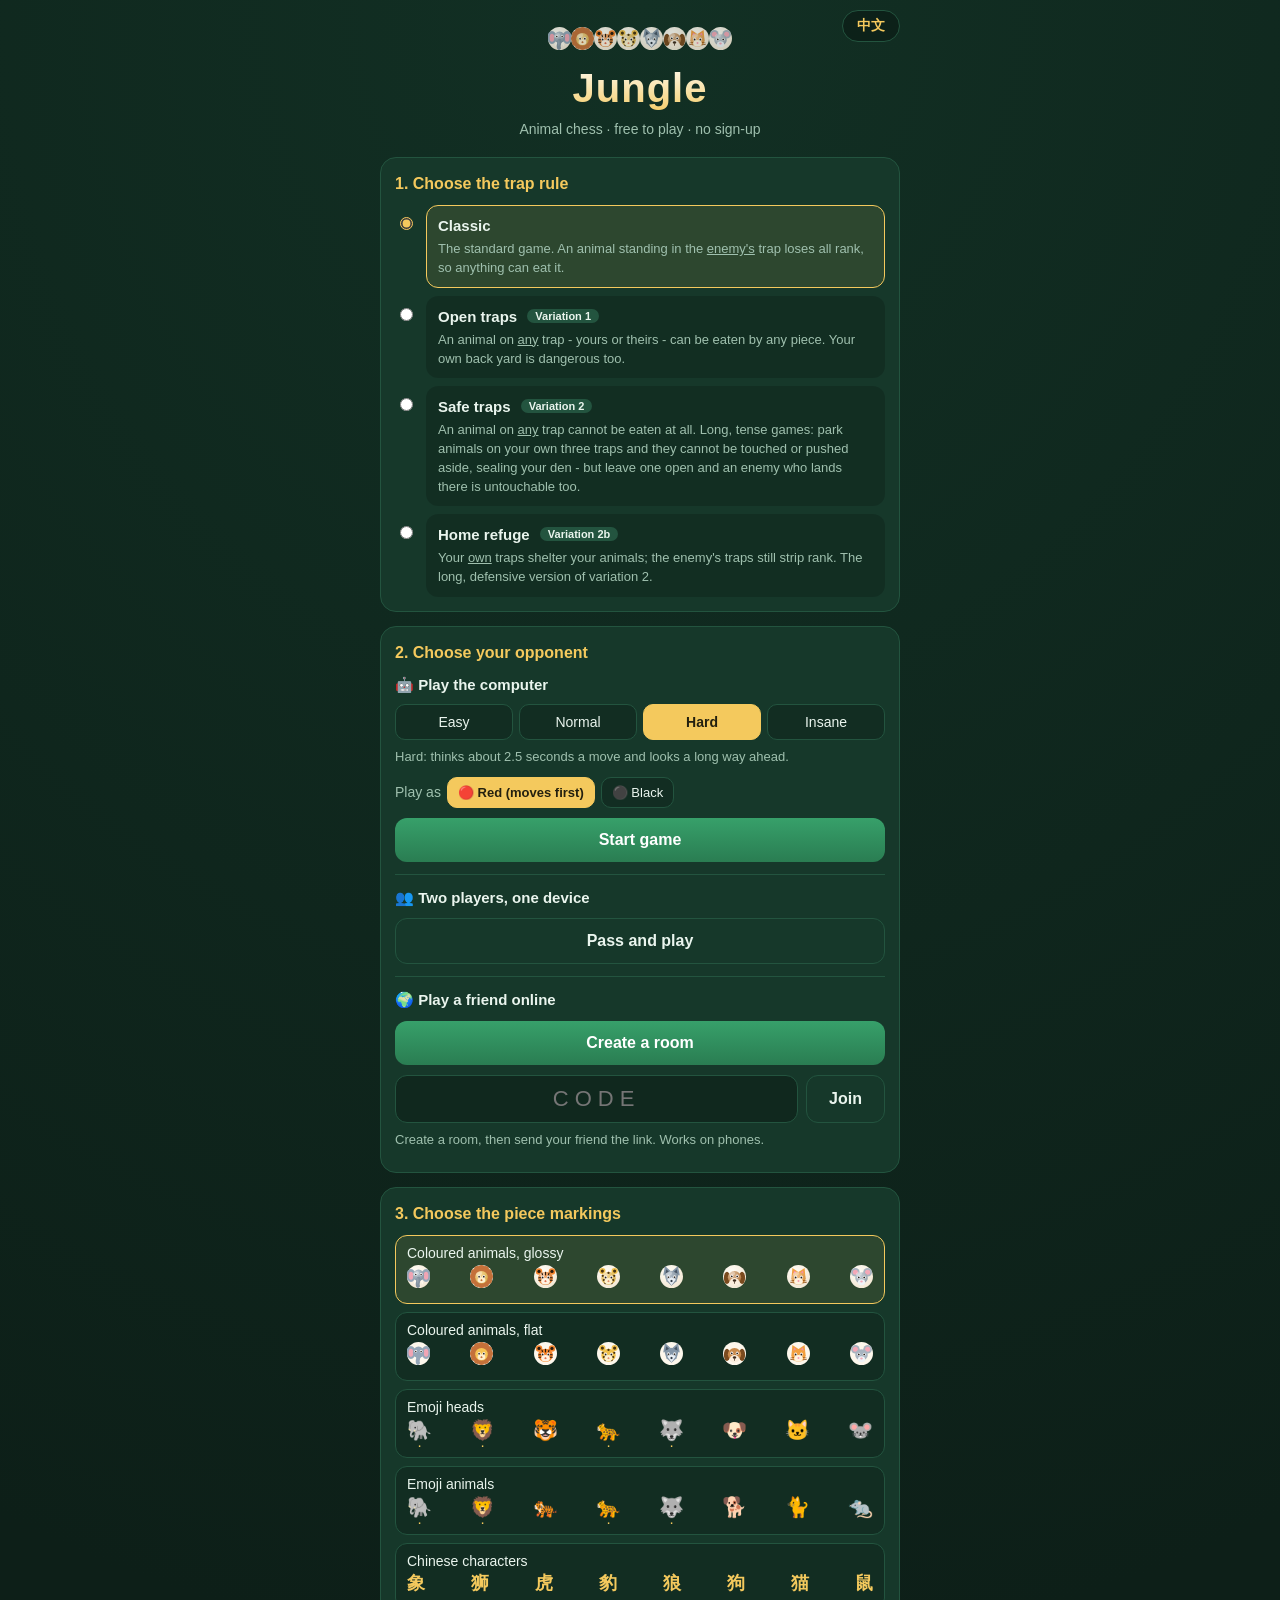
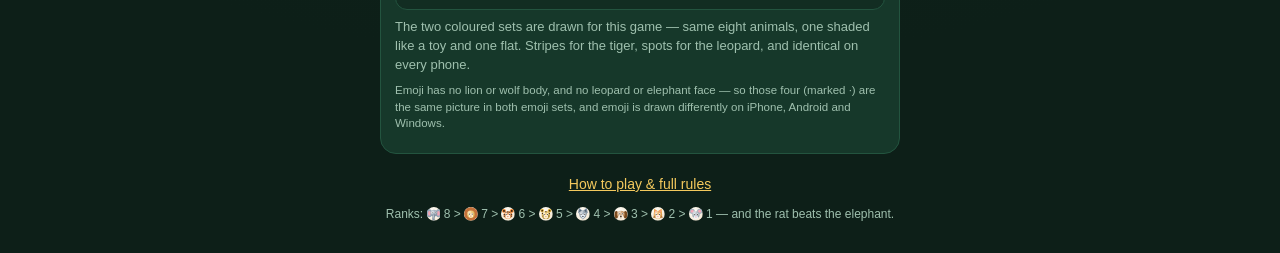
==== commit 25ca32bd: "Replace the white line art with coloured cartoon pieces, in two finishes The previous drawn set was " ====
--- a/static/index.html
+++ b/static/index.html
@@ -16,93 +16,340 @@
 </head>
 <body>
 
-<!-- Pieces drawn for this game. Emoji cannot give a complete head set and looks
-     different on every device; these are identical everywhere and stay sharp at
-     any size. Paint is set with presentation attributes rather than CSS classes
-     because a stylesheet cannot reach inside a <use> shadow tree. -->
-<svg style="display:none" aria-hidden="true">
-  <symbol id="pc1" viewBox="0 0 64 64"><!-- rat: big round ears, tapered snout -->
-    <circle fill="#fff" cx="14" cy="19" r="11.5"/><circle fill="#fff" cx="50" cy="19" r="11.5"/>
-    <circle fill="#22303a" cx="14" cy="19" r="5.5"/><circle fill="#22303a" cx="50" cy="19" r="5.5"/>
-    <ellipse fill="#fff" cx="32" cy="35" rx="17" ry="16"/>
-    <ellipse fill="#fff" cx="32" cy="49" rx="8.5" ry="8"/>
-    <circle fill="#22303a" cx="25" cy="33" r="3.2"/><circle fill="#22303a" cx="39" cy="33" r="3.2"/>
-    <ellipse fill="#22303a" cx="32" cy="50" rx="4.2" ry="3.2"/>
-  </symbol>
-  <symbol id="pc2" viewBox="0 0 64 64"><!-- cat: pointed ears, whiskers -->
-    <path fill="#fff" d="M13 30 L15 7 L33 20 Z"/><path fill="#fff" d="M51 30 L49 7 L31 20 Z"/>
-    <path fill="#22303a" d="M18 25 L19 14 L27 21 Z"/><path fill="#22303a" d="M46 25 L45 14 L37 21 Z"/>
-    <ellipse fill="#fff" cx="32" cy="36" rx="19.5" ry="17.5"/>
-    <circle fill="#22303a" cx="24" cy="33" r="3.4"/><circle fill="#22303a" cx="40" cy="33" r="3.4"/>
-    <path fill="#22303a" d="M32 41 l4.5 4 -4.5 3.5 -4.5 -3.5 Z"/>
-    <rect fill="#22303a" x="12" y="41" width="10" height="2.4" rx="1.2" transform="rotate(-9 17 42)"/>
-    <rect fill="#22303a" x="12" y="47" width="10" height="2.4" rx="1.2" transform="rotate(7 17 48)"/>
-    <rect fill="#22303a" x="42" y="41" width="10" height="2.4" rx="1.2" transform="rotate(9 47 42)"/>
-    <rect fill="#22303a" x="42" y="47" width="10" height="2.4" rx="1.2" transform="rotate(-7 47 48)"/>
-  </symbol>
-  <symbol id="pc3" viewBox="0 0 64 64"><!-- dog: floppy ears, broad muzzle -->
-    <ellipse fill="#fff" cx="11" cy="35" rx="8" ry="16"/><ellipse fill="#fff" cx="53" cy="35" rx="8" ry="16"/>
-    <ellipse fill="#22303a" cx="11" cy="36" rx="3.6" ry="9"/><ellipse fill="#22303a" cx="53" cy="36" rx="3.6" ry="9"/>
-    <ellipse fill="#fff" cx="32" cy="33" rx="18" ry="17"/>
-    <ellipse fill="#fff" cx="32" cy="47" rx="12" ry="10"/>
-    <circle fill="#22303a" cx="25" cy="30" r="3.4"/><circle fill="#22303a" cx="39" cy="30" r="3.4"/>
-    <ellipse fill="#22303a" cx="32" cy="43" rx="5" ry="3.8"/>
-    <rect fill="#22303a" x="30.7" y="46" width="2.6" height="8" rx="1.3"/>
-  </symbol>
-  <symbol id="pc4" viewBox="0 0 64 64"><!-- wolf: tall pointed ears, angular muzzle -->
-    <path fill="#fff" d="M9 28 L14 2 L31 18 Z"/><path fill="#fff" d="M55 28 L50 2 L33 18 Z"/>
-    <path fill="#22303a" d="M15 24 L17 10 L25 19 Z"/><path fill="#22303a" d="M49 24 L47 10 L39 19 Z"/>
-    <path fill="#fff" d="M32 15 L52 25 L46 44 L32 58 L18 44 L12 25 Z"/>
-    <path fill="#22303a" d="M20 32 L28 30 L27 35 Z"/><path fill="#22303a" d="M44 32 L36 30 L37 35 Z"/>
-    <path fill="#22303a" d="M32 42 l5 4.5 -5 4 -5 -4 Z"/>
-  </symbol>
-  <symbol id="pc5" viewBox="0 0 64 64"><!-- leopard: rounded ears, spots -->
-    <circle fill="#fff" cx="15" cy="16" r="8"/><circle fill="#fff" cx="49" cy="16" r="8"/>
-    <circle fill="#22303a" cx="15" cy="16" r="3.6"/><circle fill="#22303a" cx="49" cy="16" r="3.6"/>
-    <ellipse fill="#fff" cx="32" cy="36" rx="19.5" ry="18"/>
-    <circle fill="#22303a" cx="17" cy="30" r="2.9"/><circle fill="#22303a" cx="20" cy="41" r="2.9"/>
-    <circle fill="#22303a" cx="47" cy="30" r="2.9"/><circle fill="#22303a" cx="44" cy="41" r="2.9"/>
-    <circle fill="#22303a" cx="32" cy="23" r="2.9"/><circle fill="#22303a" cx="24" cy="49" r="2.6"/>
-    <circle fill="#22303a" cx="40" cy="49" r="2.6"/>
-    <circle fill="#22303a" cx="25" cy="34" r="3.4"/><circle fill="#22303a" cx="39" cy="34" r="3.4"/>
-    <path fill="#22303a" d="M32 42 l4.5 4 -4.5 3.5 -4.5 -3.5 Z"/>
-  </symbol>
-  <symbol id="pc6" viewBox="0 0 64 64"><!-- tiger: rounded ears, bold stripes -->
-    <circle fill="#fff" cx="14" cy="17" r="8.5"/><circle fill="#fff" cx="50" cy="17" r="8.5"/>
-    <circle fill="#22303a" cx="14" cy="17" r="4"/><circle fill="#22303a" cx="50" cy="17" r="4"/>
-    <ellipse fill="#fff" cx="32" cy="36" rx="20" ry="18.5"/>
-    <rect fill="#22303a" x="30.5" y="18" width="3" height="11" rx="1.5"/>
-    <rect fill="#22303a" x="22" y="20" width="3" height="9" rx="1.5" transform="rotate(-14 23.5 24)"/>
-    <rect fill="#22303a" x="39" y="20" width="3" height="9" rx="1.5" transform="rotate(14 40.5 24)"/>
-    <rect fill="#22303a" x="13" y="34" width="9" height="3" rx="1.5"/>
-    <rect fill="#22303a" x="13" y="42" width="9" height="3" rx="1.5"/>
-    <rect fill="#22303a" x="42" y="34" width="9" height="3" rx="1.5"/>
-    <rect fill="#22303a" x="42" y="42" width="9" height="3" rx="1.5"/>
-    <circle fill="#22303a" cx="25" cy="35" r="3.4"/><circle fill="#22303a" cx="39" cy="35" r="3.4"/>
-    <path fill="#22303a" d="M32 43 l4.5 4 -4.5 3.5 -4.5 -3.5 Z"/>
-  </symbol>
-  <symbol id="pc7" viewBox="0 0 64 64"><!-- lion: full mane ring -->
-    <g fill="#fff">
-      <circle cx="32" cy="9" r="9.5"/><circle cx="48.3" cy="15.7" r="9.5"/>
-      <circle cx="55" cy="32" r="9.5"/><circle cx="48.3" cy="48.3" r="9.5"/>
-      <circle cx="32" cy="55" r="9.5"/><circle cx="15.7" cy="48.3" r="9.5"/>
-      <circle cx="9" cy="32" r="9.5"/><circle cx="15.7" cy="15.7" r="9.5"/>
-      <circle cx="32" cy="32" r="24"/>
-    </g>
-    <circle fill="#22303a" cx="32" cy="33" r="18.5"/>
-    <circle fill="#fff" cx="32" cy="33" r="16.5"/>
-    <circle fill="#22303a" cx="25.5" cy="30" r="3.1"/><circle fill="#22303a" cx="38.5" cy="30" r="3.1"/>
-    <path fill="#22303a" d="M32 37.5 l4.2 3.6 -4.2 3.2 -4.2 -3.2 Z"/>
-    <path fill="none" stroke="#22303a" stroke-width="2.2" stroke-linecap="round" d="M32 44.5 q0 4 -4.5 4.5"/><path fill="none" stroke="#22303a" stroke-width="2.2" stroke-linecap="round" d="M32 44.5 q0 4 4.5 4.5"/>
-  </symbol>
-  <symbol id="pc8" viewBox="0 0 64 64"><!-- elephant: big ears, trunk, tusks -->
-    <ellipse fill="#fff" cx="10.5" cy="28" rx="12.5" ry="18"/><ellipse fill="#fff" cx="53.5" cy="28" rx="12.5" ry="18"/>
-    <ellipse fill="#22303a" cx="10.5" cy="29" rx="6" ry="10.5"/><ellipse fill="#22303a" cx="53.5" cy="29" rx="6" ry="10.5"/>
-    <ellipse fill="#fff" cx="32" cy="27" rx="15" ry="16"/>
-    <path fill="none" stroke="#fff" stroke-width="11" stroke-linecap="round" d="M32 36 C32 46 28 50 30.5 57"/>
-    <path fill="#fff" d="M21.5 40 q-4 8 -0.5 12.5 q1.5 -7 4.5 -9.5 Z"/>
-    <path fill="#fff" d="M42.5 40 q4 8 0.5 12.5 q-1.5 -7 -4.5 -9.5 Z"/>
-    <circle fill="#22303a" cx="24.5" cy="24" r="3"/><circle fill="#22303a" cx="39.5" cy="24" r="3"/>
+<!-- Piece artwork drawn for this game, in two finishes: pc_f* flat
+     colour, pc_g* the same shapes shaded like a moulded toy. Generated
+     from tools/pieces.py - edit there, not here.
+     NB the sprite must stay in the render tree: display:none stops a
+     gradient resolving as a paint server, which empties every head. -->
+<svg width="0" height="0" aria-hidden="true" style="position:absolute;overflow:hidden">
+  <defs>
+    <radialGradient id="medal" cx="38%" cy="30%" r="80%"><stop offset="0" stop-color="#fffdf7"/><stop offset="1" stop-color="#f2e6d2"/></radialGradient>
+    <radialGradient id="grad1" cx="35%" cy="28%" r="78%"><stop offset="0" stop-color="#ccd3da"/><stop offset="1" stop-color="#939ea8"/></radialGradient>
+    <radialGradient id="grad2" cx="35%" cy="28%" r="78%"><stop offset="0" stop-color="#f7c78f"/><stop offset="1" stop-color="#d48c37"/></radialGradient>
+    <radialGradient id="grad3" cx="35%" cy="28%" r="78%"><stop offset="0" stop-color="#dfbb96"/><stop offset="1" stop-color="#b07942"/></radialGradient>
+    <radialGradient id="grad4" cx="35%" cy="28%" r="78%"><stop offset="0" stop-color="#b7c2cc"/><stop offset="1" stop-color="#748493"/></radialGradient>
+    <radialGradient id="grad5" cx="35%" cy="28%" r="78%"><stop offset="0" stop-color="#f6da96"/><stop offset="1" stop-color="#d3a841"/></radialGradient>
+    <radialGradient id="grad6" cx="35%" cy="28%" r="78%"><stop offset="0" stop-color="#f8b784"/><stop offset="1" stop-color="#d67426"/></radialGradient>
+    <radialGradient id="grad7" cx="35%" cy="28%" r="78%"><stop offset="0" stop-color="#f9dc9b"/><stop offset="1" stop-color="#d8ac49"/></radialGradient>
+    <radialGradient id="grad8" cx="35%" cy="28%" r="78%"><stop offset="0" stop-color="#c0cbd5"/><stop offset="1" stop-color="#8292a1"/></radialGradient>
+  </defs>
+  <symbol id="pc_f1" viewBox="0 0 64 64">
+    <circle cx="32" cy="32" r="32" fill="#fdf7ec"/>
+    <circle cx="15" cy="20" r="12" fill="#a8b4c0"/>
+    <circle cx="49" cy="20" r="12" fill="#a8b4c0"/>
+    <circle cx="15" cy="20" r="7" fill="#f4a8b7"/>
+    <circle cx="49" cy="20" r="7" fill="#f4a8b7"/>
+    <ellipse cx="32" cy="36" rx="17.5" ry="16" fill="#a8b4c0"/>
+    <ellipse cx="32" cy="48" rx="10" ry="8.5" fill="#eef3f7"/>
+    <ellipse cx="24.5" cy="34" rx="3.9" ry="4.368" fill="#fff"/>
+    <circle cx="24.5" cy="34.624" r="2.418" fill="#241c16"/>
+    <circle cx="25.67" cy="32.674" r="0.936" fill="#fff"/>
+    <ellipse cx="39.5" cy="34" rx="3.9" ry="4.368" fill="#fff"/>
+    <circle cx="39.5" cy="34.624" r="2.418" fill="#241c16"/>
+    <circle cx="40.67" cy="32.674" r="0.936" fill="#fff"/>
+    <ellipse cx="32" cy="46" rx="3.6" ry="2.8" fill="#f4a8b7"/>
+  </symbol>
+  <symbol id="pc_f2" viewBox="0 0 64 64">
+    <circle cx="32" cy="32" r="32" fill="#fdf7ec"/>
+    <path d="M13 31 L15 8 L34 21 Z" fill="#f2a03f"/>
+    <path d="M51 31 L49 8 L30 21 Z" fill="#f2a03f"/>
+    <path d="M18 26 L19.5 15 L28 22 Z" fill="#f58fa8"/>
+    <path d="M46 26 L44.5 15 L36 22 Z" fill="#f58fa8"/>
+    <ellipse cx="32" cy="37" rx="20" ry="17.5" fill="#f2a03f"/>
+    <ellipse cx="32" cy="45" rx="12" ry="9" fill="#fff3df"/>
+    <ellipse cx="24" cy="34" rx="4.2" ry="4.704" fill="#fff"/>
+    <circle cx="24" cy="34.672" r="2.604" fill="#241c16"/>
+    <circle cx="25.26" cy="32.572" r="1.008" fill="#fff"/>
+    <ellipse cx="40" cy="34" rx="4.2" ry="4.704" fill="#fff"/>
+    <circle cx="40" cy="34.672" r="2.604" fill="#241c16"/>
+    <circle cx="41.26" cy="32.572" r="1.008" fill="#fff"/>
+    <path d="M32 41.5 l3.6 3.2 -3.6 2.8 -3.6 -2.8 Z" fill="#f58fa8"/>
+    <rect x="9" y="43" width="11" height="2" rx="1" transform="rotate(-8 14 44)" fill="#8a4a12"/>
+    <rect x="9" y="48" width="11" height="2" rx="1" transform="rotate(6 14 49)" fill="#8a4a12"/>
+    <rect x="44" y="43" width="11" height="2" rx="1" transform="rotate(8 50 44)" fill="#8a4a12"/>
+    <rect x="44" y="48" width="11" height="2" rx="1" transform="rotate(-6 50 49)" fill="#8a4a12"/>
+  </symbol>
+  <symbol id="pc_f3" viewBox="0 0 64 64">
+    <circle cx="32" cy="32" r="32" fill="#fdf7ec"/>
+    <ellipse cx="11" cy="36" rx="8.5" ry="17" fill="#7a4a1e"/>
+    <ellipse cx="53" cy="36" rx="8.5" ry="17" fill="#7a4a1e"/>
+    <ellipse cx="32" cy="34" rx="18.5" ry="17" fill="#c98a4b"/>
+    <ellipse cx="32" cy="47" rx="13" ry="10.5" fill="#fbeedd"/>
+    <ellipse cx="24.5" cy="31" rx="4" ry="4.48" fill="#fff"/>
+    <circle cx="24.5" cy="31.64" r="2.48" fill="#241c16"/>
+    <circle cx="25.7" cy="29.64" r="0.96" fill="#fff"/>
+    <ellipse cx="39.5" cy="31" rx="4" ry="4.48" fill="#fff"/>
+    <circle cx="39.5" cy="31.64" r="2.48" fill="#241c16"/>
+    <circle cx="40.7" cy="29.64" r="0.96" fill="#fff"/>
+    <ellipse cx="32" cy="43" rx="4.6" ry="3.6" fill="#3d2a1c"/>
+    <path d="M32 47 v4" fill="none" stroke="#3d2a1c" stroke-width="2" stroke-linecap="round"/>
+  </symbol>
+  <symbol id="pc_f4" viewBox="0 0 64 64">
+    <circle cx="32" cy="32" r="32" fill="#fdf7ec"/>
+    <path d="M9 29 L14 3 L32 19 Z" fill="#8496a8"/>
+    <path d="M55 29 L50 3 L32 19 Z" fill="#8496a8"/>
+    <path d="M15 25 L17.5 12 L26 20 Z" fill="#4a5766"/>
+    <path d="M49 25 L46.5 12 L38 20 Z" fill="#4a5766"/>
+    <path d="M32 16 L52 26 L46 45 L32 58 L18 45 L12 26 Z" fill="#8496a8"/>
+    <path d="M32 34 L44 40 L32 56 L20 40 Z" fill="#e8eef4"/>
+    <ellipse cx="23.5" cy="33" rx="3.9" ry="4.368" fill="#fff"/>
+    <circle cx="23.5" cy="33.624" r="2.418" fill="#241c16"/>
+    <circle cx="24.67" cy="31.674" r="0.936" fill="#fff"/>
+    <ellipse cx="40.5" cy="33" rx="3.9" ry="4.368" fill="#fff"/>
+    <circle cx="40.5" cy="33.624" r="2.418" fill="#241c16"/>
+    <circle cx="41.67" cy="31.674" r="0.936" fill="#fff"/>
+    <path d="M32 41 l4.2 3.6 -4.2 3.2 -4.2 -3.2 Z" fill="#2b3440"/>
+  </symbol>
+  <symbol id="pc_f5" viewBox="0 0 64 64">
+    <circle cx="32" cy="32" r="32" fill="#fdf7ec"/>
+    <circle cx="15" cy="17" r="8.5" fill="#f0c04a"/>
+    <circle cx="49" cy="17" r="8.5" fill="#f0c04a"/>
+    <circle cx="15" cy="17" r="4.4" fill="#4a3410"/>
+    <circle cx="49" cy="17" r="4.4" fill="#4a3410"/>
+    <ellipse cx="32" cy="37" rx="20" ry="18" fill="#f0c04a"/>
+    <circle cx="16" cy="30" r="3.1" fill="#4a3410"/>
+    <circle cx="19" cy="42" r="3.1" fill="#4a3410"/>
+    <circle cx="48" cy="30" r="3.1" fill="#4a3410"/>
+    <circle cx="45" cy="42" r="3.1" fill="#4a3410"/>
+    <circle cx="32" cy="22" r="3.1" fill="#4a3410"/>
+    <circle cx="23" cy="51" r="2.7" fill="#4a3410"/>
+    <circle cx="41" cy="51" r="2.7" fill="#4a3410"/>
+    <ellipse cx="32" cy="45" rx="11" ry="8.5" fill="#fdf1cf"/>
+    <ellipse cx="24" cy="34" rx="4.2" ry="4.704" fill="#fff"/>
+    <circle cx="24" cy="34.672" r="2.604" fill="#241c16"/>
+    <circle cx="25.26" cy="32.572" r="1.008" fill="#fff"/>
+    <ellipse cx="40" cy="34" rx="4.2" ry="4.704" fill="#fff"/>
+    <circle cx="40" cy="34.672" r="2.604" fill="#241c16"/>
+    <circle cx="41.26" cy="32.572" r="1.008" fill="#fff"/>
+    <path d="M32 42 l3.6 3.2 -3.6 2.8 -3.6 -2.8 Z" fill="#e08a6a"/>
+  </symbol>
+  <symbol id="pc_f6" viewBox="0 0 64 64">
+    <circle cx="32" cy="32" r="32" fill="#fdf7ec"/>
+    <circle cx="14" cy="18" r="9" fill="#f4842c"/>
+    <circle cx="50" cy="18" r="9" fill="#f4842c"/>
+    <circle cx="14" cy="18" r="4.6" fill="#2a1a0e"/>
+    <circle cx="50" cy="18" r="4.6" fill="#2a1a0e"/>
+    <ellipse cx="32" cy="37" rx="20.5" ry="18.5" fill="#f4842c"/>
+    <rect x="30.4" y="19" width="3.2" height="10" rx="1.6" fill="#2a1a0e"/>
+    <rect x="21.5" y="21" width="3" height="8.5" rx="1.5" transform="rotate(-16 23 25)" fill="#2a1a0e"/>
+    <rect x="39.5" y="21" width="3" height="8.5" rx="1.5" transform="rotate(16 41 25)" fill="#2a1a0e"/>
+    <rect x="12" y="34" width="8.5" height="3" rx="1.5" fill="#2a1a0e"/>
+    <rect x="12" y="41" width="8.5" height="3" rx="1.5" fill="#2a1a0e"/>
+    <rect x="43.5" y="34" width="8.5" height="3" rx="1.5" fill="#2a1a0e"/>
+    <rect x="43.5" y="41" width="8.5" height="3" rx="1.5" fill="#2a1a0e"/>
+    <ellipse cx="32" cy="45" rx="12" ry="9" fill="#fff1e0"/>
+    <ellipse cx="24" cy="34" rx="4.2" ry="4.704" fill="#fff"/>
+    <circle cx="24" cy="34.672" r="2.604" fill="#241c16"/>
+    <circle cx="25.26" cy="32.572" r="1.008" fill="#fff"/>
+    <ellipse cx="40" cy="34" rx="4.2" ry="4.704" fill="#fff"/>
+    <circle cx="40" cy="34.672" r="2.604" fill="#241c16"/>
+    <circle cx="41.26" cy="32.572" r="1.008" fill="#fff"/>
+    <path d="M32 42 l3.8 3.2 -3.8 2.8 -3.8 -2.8 Z" fill="#e06a4a"/>
+  </symbol>
+  <symbol id="pc_f7" viewBox="0 0 64 64">
+    <circle cx="32" cy="32" r="32" fill="#fdf7ec"/>
+    <circle cx="54.0" cy="32.0" r="10" fill="#c4713a"/>
+    <circle cx="51.1" cy="43.0" r="10" fill="#c4713a"/>
+    <circle cx="43.0" cy="51.1" r="10" fill="#c4713a"/>
+    <circle cx="32.0" cy="54.0" r="10" fill="#c4713a"/>
+    <circle cx="21.0" cy="51.1" r="10" fill="#c4713a"/>
+    <circle cx="12.9" cy="43.0" r="10" fill="#c4713a"/>
+    <circle cx="10.0" cy="32.0" r="10" fill="#c4713a"/>
+    <circle cx="12.9" cy="21.0" r="10" fill="#c4713a"/>
+    <circle cx="21.0" cy="12.9" r="10" fill="#c4713a"/>
+    <circle cx="32.0" cy="10.0" r="10" fill="#c4713a"/>
+    <circle cx="43.0" cy="12.9" r="10" fill="#c4713a"/>
+    <circle cx="51.1" cy="21.0" r="10" fill="#c4713a"/>
+    <circle cx="32" cy="32" r="23" fill="#c4713a"/>
+    <circle cx="32" cy="34" r="17.5" fill="#f6c453"/>
+    <ellipse cx="32" cy="42" rx="11" ry="8" fill="#fff0cf"/>
+    <ellipse cx="25.5" cy="32" rx="4" ry="4.48" fill="#fff"/>
+    <circle cx="25.5" cy="32.64" r="2.48" fill="#241c16"/>
+    <circle cx="26.7" cy="30.64" r="0.96" fill="#fff"/>
+    <ellipse cx="38.5" cy="32" rx="4" ry="4.48" fill="#fff"/>
+    <circle cx="38.5" cy="32.64" r="2.48" fill="#241c16"/>
+    <circle cx="39.7" cy="30.64" r="0.96" fill="#fff"/>
+    <path d="M32 39 l3.6 3.2 -3.6 2.8 -3.6 -2.8 Z" fill="#c4713a"/>
+  </symbol>
+  <symbol id="pc_f8" viewBox="0 0 64 64">
+    <circle cx="32" cy="32" r="32" fill="#fdf7ec"/>
+    <ellipse cx="11" cy="29" rx="12.5" ry="18" fill="#94a6b8"/>
+    <ellipse cx="53" cy="29" rx="12.5" ry="18" fill="#94a6b8"/>
+    <ellipse cx="11" cy="30" rx="6.5" ry="11" fill="#f0a5b4"/>
+    <ellipse cx="53" cy="30" rx="6.5" ry="11" fill="#f0a5b4"/>
+    <ellipse cx="32" cy="29" rx="15.5" ry="16.5" fill="#94a6b8"/>
+    <path d="M22 42 q-4 8 -0.5 12.5 q1.5 -7 5 -9.5 Z" fill="#fdfaf2"/>
+    <path d="M42 42 q4 8 0.5 12.5 q-1.5 -7 -5 -9.5 Z" fill="#fdfaf2"/>
+    <path d="M32 38 C32 47 28 51 30.5 58" fill="none" stroke="#94a6b8" stroke-width="11" stroke-linecap="round"/>
+    <ellipse cx="24.5" cy="26" rx="3.6" ry="4.032" fill="#fff"/>
+    <circle cx="24.5" cy="26.576" r="2.232" fill="#241c16"/>
+    <circle cx="25.58" cy="24.776" r="0.864" fill="#fff"/>
+    <ellipse cx="39.5" cy="26" rx="3.6" ry="4.032" fill="#fff"/>
+    <circle cx="39.5" cy="26.576" r="2.232" fill="#241c16"/>
+    <circle cx="40.58" cy="24.776" r="0.864" fill="#fff"/>
+  </symbol>
+  <symbol id="pc_g1" viewBox="0 0 64 64">
+    <circle cx="32" cy="32" r="32" fill="url(#medal)"/>
+    <circle cx="15" cy="20" r="12" fill="#a8b4c0"/>
+    <circle cx="49" cy="20" r="12" fill="#a8b4c0"/>
+    <circle cx="15" cy="20" r="7" fill="#f4a8b7"/>
+    <circle cx="49" cy="20" r="7" fill="#f4a8b7"/>
+    <ellipse cx="32" cy="36" rx="17.5" ry="16" fill="url(#grad1)"/>
+    <ellipse cx="25" cy="24" rx="9" ry="6" fill="#fff" opacity=".30" transform="rotate(-22 25 24)"/>
+    <ellipse cx="32" cy="48" rx="10" ry="8.5" fill="#eef3f7"/>
+    <ellipse cx="24.5" cy="34" rx="3.9" ry="4.368" fill="#fff"/>
+    <circle cx="24.5" cy="34.624" r="2.418" fill="#241c16"/>
+    <circle cx="25.67" cy="32.674" r="0.936" fill="#fff"/>
+    <ellipse cx="39.5" cy="34" rx="3.9" ry="4.368" fill="#fff"/>
+    <circle cx="39.5" cy="34.624" r="2.418" fill="#241c16"/>
+    <circle cx="40.67" cy="32.674" r="0.936" fill="#fff"/>
+    <ellipse cx="32" cy="46" rx="3.6" ry="2.8" fill="#f4a8b7"/>
+  </symbol>
+  <symbol id="pc_g2" viewBox="0 0 64 64">
+    <circle cx="32" cy="32" r="32" fill="url(#medal)"/>
+    <path d="M13 31 L15 8 L34 21 Z" fill="#f2a03f"/>
+    <path d="M51 31 L49 8 L30 21 Z" fill="#f2a03f"/>
+    <path d="M18 26 L19.5 15 L28 22 Z" fill="#f58fa8"/>
+    <path d="M46 26 L44.5 15 L36 22 Z" fill="#f58fa8"/>
+    <ellipse cx="32" cy="37" rx="20" ry="17.5" fill="url(#grad2)"/>
+    <ellipse cx="25" cy="24" rx="9" ry="6" fill="#fff" opacity=".30" transform="rotate(-22 25 24)"/>
+    <ellipse cx="32" cy="45" rx="12" ry="9" fill="#fff3df"/>
+    <ellipse cx="24" cy="34" rx="4.2" ry="4.704" fill="#fff"/>
+    <circle cx="24" cy="34.672" r="2.604" fill="#241c16"/>
+    <circle cx="25.26" cy="32.572" r="1.008" fill="#fff"/>
+    <ellipse cx="40" cy="34" rx="4.2" ry="4.704" fill="#fff"/>
+    <circle cx="40" cy="34.672" r="2.604" fill="#241c16"/>
+    <circle cx="41.26" cy="32.572" r="1.008" fill="#fff"/>
+    <path d="M32 41.5 l3.6 3.2 -3.6 2.8 -3.6 -2.8 Z" fill="#f58fa8"/>
+    <rect x="9" y="43" width="11" height="2" rx="1" transform="rotate(-8 14 44)" fill="#8a4a12"/>
+    <rect x="9" y="48" width="11" height="2" rx="1" transform="rotate(6 14 49)" fill="#8a4a12"/>
+    <rect x="44" y="43" width="11" height="2" rx="1" transform="rotate(8 50 44)" fill="#8a4a12"/>
+    <rect x="44" y="48" width="11" height="2" rx="1" transform="rotate(-6 50 49)" fill="#8a4a12"/>
+  </symbol>
+  <symbol id="pc_g3" viewBox="0 0 64 64">
+    <circle cx="32" cy="32" r="32" fill="url(#medal)"/>
+    <ellipse cx="11" cy="36" rx="8.5" ry="17" fill="#7a4a1e"/>
+    <ellipse cx="53" cy="36" rx="8.5" ry="17" fill="#7a4a1e"/>
+    <ellipse cx="32" cy="34" rx="18.5" ry="17" fill="url(#grad3)"/>
+    <ellipse cx="25" cy="24" rx="9" ry="6" fill="#fff" opacity=".30" transform="rotate(-22 25 24)"/>
+    <ellipse cx="32" cy="47" rx="13" ry="10.5" fill="#fbeedd"/>
+    <ellipse cx="24.5" cy="31" rx="4" ry="4.48" fill="#fff"/>
+    <circle cx="24.5" cy="31.64" r="2.48" fill="#241c16"/>
+    <circle cx="25.7" cy="29.64" r="0.96" fill="#fff"/>
+    <ellipse cx="39.5" cy="31" rx="4" ry="4.48" fill="#fff"/>
+    <circle cx="39.5" cy="31.64" r="2.48" fill="#241c16"/>
+    <circle cx="40.7" cy="29.64" r="0.96" fill="#fff"/>
+    <ellipse cx="32" cy="43" rx="4.6" ry="3.6" fill="#3d2a1c"/>
+    <path d="M32 47 v4" fill="none" stroke="#3d2a1c" stroke-width="2" stroke-linecap="round"/>
+  </symbol>
+  <symbol id="pc_g4" viewBox="0 0 64 64">
+    <circle cx="32" cy="32" r="32" fill="url(#medal)"/>
+    <path d="M9 29 L14 3 L32 19 Z" fill="#8496a8"/>
+    <path d="M55 29 L50 3 L32 19 Z" fill="#8496a8"/>
+    <path d="M15 25 L17.5 12 L26 20 Z" fill="#4a5766"/>
+    <path d="M49 25 L46.5 12 L38 20 Z" fill="#4a5766"/>
+    <path d="M32 16 L52 26 L46 45 L32 58 L18 45 L12 26 Z" fill="url(#grad4)"/>
+    <ellipse cx="25" cy="24" rx="9" ry="6" fill="#fff" opacity=".30" transform="rotate(-22 25 24)"/>
+    <path d="M32 34 L44 40 L32 56 L20 40 Z" fill="#e8eef4"/>
+    <ellipse cx="23.5" cy="33" rx="3.9" ry="4.368" fill="#fff"/>
+    <circle cx="23.5" cy="33.624" r="2.418" fill="#241c16"/>
+    <circle cx="24.67" cy="31.674" r="0.936" fill="#fff"/>
+    <ellipse cx="40.5" cy="33" rx="3.9" ry="4.368" fill="#fff"/>
+    <circle cx="40.5" cy="33.624" r="2.418" fill="#241c16"/>
+    <circle cx="41.67" cy="31.674" r="0.936" fill="#fff"/>
+    <path d="M32 41 l4.2 3.6 -4.2 3.2 -4.2 -3.2 Z" fill="#2b3440"/>
+  </symbol>
+  <symbol id="pc_g5" viewBox="0 0 64 64">
+    <circle cx="32" cy="32" r="32" fill="url(#medal)"/>
+    <circle cx="15" cy="17" r="8.5" fill="#f0c04a"/>
+    <circle cx="49" cy="17" r="8.5" fill="#f0c04a"/>
+    <circle cx="15" cy="17" r="4.4" fill="#4a3410"/>
+    <circle cx="49" cy="17" r="4.4" fill="#4a3410"/>
+    <ellipse cx="32" cy="37" rx="20" ry="18" fill="url(#grad5)"/>
+    <ellipse cx="25" cy="24" rx="9" ry="6" fill="#fff" opacity=".30" transform="rotate(-22 25 24)"/>
+    <circle cx="16" cy="30" r="3.1" fill="#4a3410"/>
+    <circle cx="19" cy="42" r="3.1" fill="#4a3410"/>
+    <circle cx="48" cy="30" r="3.1" fill="#4a3410"/>
+    <circle cx="45" cy="42" r="3.1" fill="#4a3410"/>
+    <circle cx="32" cy="22" r="3.1" fill="#4a3410"/>
+    <circle cx="23" cy="51" r="2.7" fill="#4a3410"/>
+    <circle cx="41" cy="51" r="2.7" fill="#4a3410"/>
+    <ellipse cx="32" cy="45" rx="11" ry="8.5" fill="#fdf1cf"/>
+    <ellipse cx="24" cy="34" rx="4.2" ry="4.704" fill="#fff"/>
+    <circle cx="24" cy="34.672" r="2.604" fill="#241c16"/>
+    <circle cx="25.26" cy="32.572" r="1.008" fill="#fff"/>
+    <ellipse cx="40" cy="34" rx="4.2" ry="4.704" fill="#fff"/>
+    <circle cx="40" cy="34.672" r="2.604" fill="#241c16"/>
+    <circle cx="41.26" cy="32.572" r="1.008" fill="#fff"/>
+    <path d="M32 42 l3.6 3.2 -3.6 2.8 -3.6 -2.8 Z" fill="#e08a6a"/>
+  </symbol>
+  <symbol id="pc_g6" viewBox="0 0 64 64">
+    <circle cx="32" cy="32" r="32" fill="url(#medal)"/>
+    <circle cx="14" cy="18" r="9" fill="#f4842c"/>
+    <circle cx="50" cy="18" r="9" fill="#f4842c"/>
+    <circle cx="14" cy="18" r="4.6" fill="#2a1a0e"/>
+    <circle cx="50" cy="18" r="4.6" fill="#2a1a0e"/>
+    <ellipse cx="32" cy="37" rx="20.5" ry="18.5" fill="url(#grad6)"/>
+    <ellipse cx="25" cy="24" rx="9" ry="6" fill="#fff" opacity=".30" transform="rotate(-22 25 24)"/>
+    <rect x="30.4" y="19" width="3.2" height="10" rx="1.6" fill="#2a1a0e"/>
+    <rect x="21.5" y="21" width="3" height="8.5" rx="1.5" transform="rotate(-16 23 25)" fill="#2a1a0e"/>
+    <rect x="39.5" y="21" width="3" height="8.5" rx="1.5" transform="rotate(16 41 25)" fill="#2a1a0e"/>
+    <rect x="12" y="34" width="8.5" height="3" rx="1.5" fill="#2a1a0e"/>
+    <rect x="12" y="41" width="8.5" height="3" rx="1.5" fill="#2a1a0e"/>
+    <rect x="43.5" y="34" width="8.5" height="3" rx="1.5" fill="#2a1a0e"/>
+    <rect x="43.5" y="41" width="8.5" height="3" rx="1.5" fill="#2a1a0e"/>
+    <ellipse cx="32" cy="45" rx="12" ry="9" fill="#fff1e0"/>
+    <ellipse cx="24" cy="34" rx="4.2" ry="4.704" fill="#fff"/>
+    <circle cx="24" cy="34.672" r="2.604" fill="#241c16"/>
+    <circle cx="25.26" cy="32.572" r="1.008" fill="#fff"/>
+    <ellipse cx="40" cy="34" rx="4.2" ry="4.704" fill="#fff"/>
+    <circle cx="40" cy="34.672" r="2.604" fill="#241c16"/>
+    <circle cx="41.26" cy="32.572" r="1.008" fill="#fff"/>
+    <path d="M32 42 l3.8 3.2 -3.8 2.8 -3.8 -2.8 Z" fill="#e06a4a"/>
+  </symbol>
+  <symbol id="pc_g7" viewBox="0 0 64 64">
+    <circle cx="32" cy="32" r="32" fill="url(#medal)"/>
+    <circle cx="54.0" cy="32.0" r="10" fill="#c4713a"/>
+    <circle cx="51.1" cy="43.0" r="10" fill="#c4713a"/>
+    <circle cx="43.0" cy="51.1" r="10" fill="#c4713a"/>
+    <circle cx="32.0" cy="54.0" r="10" fill="#c4713a"/>
+    <circle cx="21.0" cy="51.1" r="10" fill="#c4713a"/>
+    <circle cx="12.9" cy="43.0" r="10" fill="#c4713a"/>
+    <circle cx="10.0" cy="32.0" r="10" fill="#c4713a"/>
+    <circle cx="12.9" cy="21.0" r="10" fill="#c4713a"/>
+    <circle cx="21.0" cy="12.9" r="10" fill="#c4713a"/>
+    <circle cx="32.0" cy="10.0" r="10" fill="#c4713a"/>
+    <circle cx="43.0" cy="12.9" r="10" fill="#c4713a"/>
+    <circle cx="51.1" cy="21.0" r="10" fill="#c4713a"/>
+    <circle cx="32" cy="32" r="23" fill="#c4713a"/>
+    <circle cx="32" cy="34" r="17.5" fill="url(#grad7)"/>
+    <ellipse cx="25" cy="24" rx="9" ry="6" fill="#fff" opacity=".30" transform="rotate(-22 25 24)"/>
+    <ellipse cx="32" cy="42" rx="11" ry="8" fill="#fff0cf"/>
+    <ellipse cx="25.5" cy="32" rx="4" ry="4.48" fill="#fff"/>
+    <circle cx="25.5" cy="32.64" r="2.48" fill="#241c16"/>
+    <circle cx="26.7" cy="30.64" r="0.96" fill="#fff"/>
+    <ellipse cx="38.5" cy="32" rx="4" ry="4.48" fill="#fff"/>
+    <circle cx="38.5" cy="32.64" r="2.48" fill="#241c16"/>
+    <circle cx="39.7" cy="30.64" r="0.96" fill="#fff"/>
+    <path d="M32 39 l3.6 3.2 -3.6 2.8 -3.6 -2.8 Z" fill="#c4713a"/>
+  </symbol>
+  <symbol id="pc_g8" viewBox="0 0 64 64">
+    <circle cx="32" cy="32" r="32" fill="url(#medal)"/>
+    <ellipse cx="11" cy="29" rx="12.5" ry="18" fill="#94a6b8"/>
+    <ellipse cx="53" cy="29" rx="12.5" ry="18" fill="#94a6b8"/>
+    <ellipse cx="11" cy="30" rx="6.5" ry="11" fill="#f0a5b4"/>
+    <ellipse cx="53" cy="30" rx="6.5" ry="11" fill="#f0a5b4"/>
+    <ellipse cx="32" cy="29" rx="15.5" ry="16.5" fill="url(#grad8)"/>
+    <ellipse cx="25" cy="24" rx="9" ry="6" fill="#fff" opacity=".30" transform="rotate(-22 25 24)"/>
+    <path d="M22 42 q-4 8 -0.5 12.5 q1.5 -7 5 -9.5 Z" fill="#fdfaf2"/>
+    <path d="M42 42 q4 8 0.5 12.5 q-1.5 -7 -5 -9.5 Z" fill="#fdfaf2"/>
+    <path d="M32 38 C32 47 28 51 30.5 58" fill="none" stroke="url(#grad8)" stroke-width="11" stroke-linecap="round"/>
+    <ellipse cx="24.5" cy="26" rx="3.6" ry="4.032" fill="#fff"/>
+    <circle cx="24.5" cy="26.576" r="2.232" fill="#241c16"/>
+    <circle cx="25.58" cy="24.776" r="0.864" fill="#fff"/>
+    <ellipse cx="39.5" cy="26" rx="3.6" ry="4.032" fill="#fff"/>
+    <circle cx="39.5" cy="26.576" r="2.232" fill="#241c16"/>
+    <circle cx="40.58" cy="24.776" r="0.864" fill="#fff"/>
   </symbol>
 </svg>
 
@@ -193,9 +440,13 @@
   <div class="card">
     <h2 data-t="menu.pieces">3. Choose the piece markings</h2>
     <div class="styles" id="styleChoices">
-      <button class="style" data-style="art">
-        <span class="style-name" data-t="style.art">Drawn for this game</span>
-        <span class="style-preview" data-style-preview="art"></span>
+      <button class="style" data-style="glossy">
+        <span class="style-name" data-t="style.glossy">Coloured animals, glossy</span>
+        <span class="style-preview" data-style-preview="glossy"></span>
+      </button>
+      <button class="style" data-style="flat">
+        <span class="style-name" data-t="style.flat">Coloured animals, flat</span>
+        <span class="style-preview" data-style-preview="flat"></span>
       </button>
       <button class="style" data-style="face">
         <span class="style-name" data-t="style.face">Animal heads</span>
--- a/static/style.css
+++ b/static/style.css
@@ -227,7 +227,18 @@
 }
 /* Pieces drawn for this game: white animal, ink detail, identical everywhere. */
 svg.pc { display: block; width: 100%; height: 100%; }
+
+/* The drawn pieces carry their own cream medallion, so the token colour shows
+   only as a ring around it - and that ring is the single thing telling you
+   whose piece it is. It has to be thick and strongly coloured, not a hairline. */
 .piece svg.pc { width: 80%; height: 80%; }
+.piece.st-glossy, .piece.st-flat { border-width: 2px; }
+.piece.r0.st-glossy, .piece.r0.st-flat {
+  background: #de4030; border-color: rgba(255,255,255,.45);
+}
+.piece.r1.st-glossy, .piece.r1.st-flat {
+  background: #1d2630; border-color: rgba(255,255,255,.40);
+}
 /* inline in the move log, captured row, rank line and previews */
 svg.pc.tiny {
   display: inline-block; width: 1.15em; height: 1.15em;
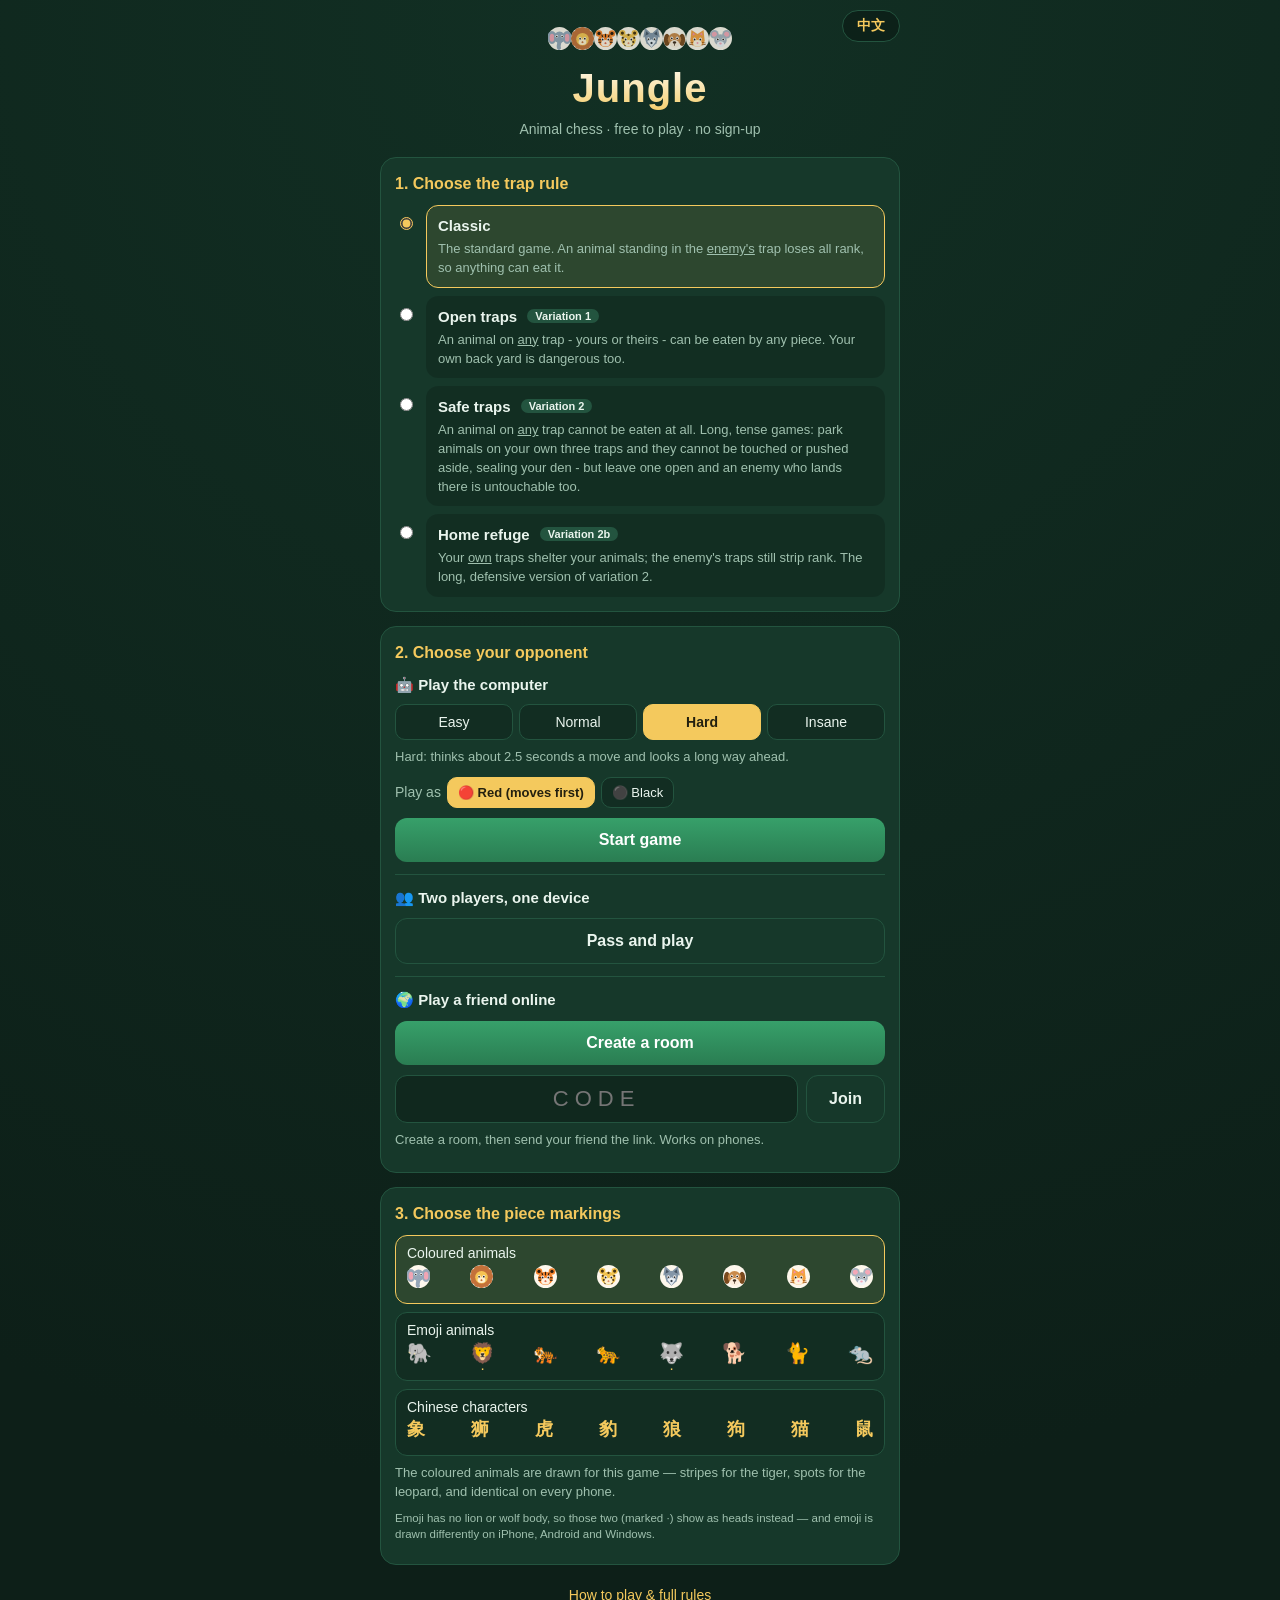
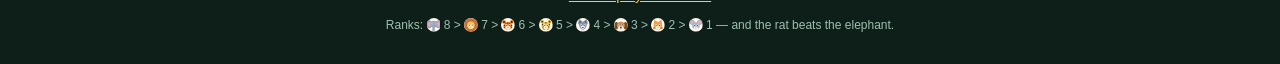
==== commit 5c191d17: "Cut the piece markings down to three Five choices was too many for something this incidental. Drops " ====
--- a/static/index.html
+++ b/static/index.html
@@ -16,23 +16,13 @@
 </head>
 <body>
 
-<!-- Piece artwork drawn for this game, in two finishes: pc_f* flat
-     colour, pc_g* the same shapes shaded like a moulded toy. Generated
-     from tools/pieces.py - edit there, not here.
-     NB the sprite must stay in the render tree: display:none stops a
-     gradient resolving as a paint server, which empties every head. -->
+<!-- Piece artwork drawn for this game. Generated by tools/pieces.py -
+     edit an animal there and re-run it, do not hand-edit the shapes below.
+     Paint is on the shapes as attributes, not CSS classes: a stylesheet cannot
+     cross the shadow boundary a <use> creates.
+     The sprite must also stay in the render tree (width/height 0, never
+     display:none) or gradients will not resolve as paint servers. -->
 <svg width="0" height="0" aria-hidden="true" style="position:absolute;overflow:hidden">
-  <defs>
-    <radialGradient id="medal" cx="38%" cy="30%" r="80%"><stop offset="0" stop-color="#fffdf7"/><stop offset="1" stop-color="#f2e6d2"/></radialGradient>
-    <radialGradient id="grad1" cx="35%" cy="28%" r="78%"><stop offset="0" stop-color="#ccd3da"/><stop offset="1" stop-color="#939ea8"/></radialGradient>
-    <radialGradient id="grad2" cx="35%" cy="28%" r="78%"><stop offset="0" stop-color="#f7c78f"/><stop offset="1" stop-color="#d48c37"/></radialGradient>
-    <radialGradient id="grad3" cx="35%" cy="28%" r="78%"><stop offset="0" stop-color="#dfbb96"/><stop offset="1" stop-color="#b07942"/></radialGradient>
-    <radialGradient id="grad4" cx="35%" cy="28%" r="78%"><stop offset="0" stop-color="#b7c2cc"/><stop offset="1" stop-color="#748493"/></radialGradient>
-    <radialGradient id="grad5" cx="35%" cy="28%" r="78%"><stop offset="0" stop-color="#f6da96"/><stop offset="1" stop-color="#d3a841"/></radialGradient>
-    <radialGradient id="grad6" cx="35%" cy="28%" r="78%"><stop offset="0" stop-color="#f8b784"/><stop offset="1" stop-color="#d67426"/></radialGradient>
-    <radialGradient id="grad7" cx="35%" cy="28%" r="78%"><stop offset="0" stop-color="#f9dc9b"/><stop offset="1" stop-color="#d8ac49"/></radialGradient>
-    <radialGradient id="grad8" cx="35%" cy="28%" r="78%"><stop offset="0" stop-color="#c0cbd5"/><stop offset="1" stop-color="#8292a1"/></radialGradient>
-  </defs>
   <symbol id="pc_f1" viewBox="0 0 64 64">
     <circle cx="32" cy="32" r="32" fill="#fdf7ec"/>
     <circle cx="15" cy="20" r="12" fill="#a8b4c0"/>
@@ -181,169 +171,6 @@
     <path d="M22 42 q-4 8 -0.5 12.5 q1.5 -7 5 -9.5 Z" fill="#fdfaf2"/>
     <path d="M42 42 q4 8 0.5 12.5 q-1.5 -7 -5 -9.5 Z" fill="#fdfaf2"/>
     <path d="M32 38 C32 47 28 51 30.5 58" fill="none" stroke="#94a6b8" stroke-width="11" stroke-linecap="round"/>
-    <ellipse cx="24.5" cy="26" rx="3.6" ry="4.032" fill="#fff"/>
-    <circle cx="24.5" cy="26.576" r="2.232" fill="#241c16"/>
-    <circle cx="25.58" cy="24.776" r="0.864" fill="#fff"/>
-    <ellipse cx="39.5" cy="26" rx="3.6" ry="4.032" fill="#fff"/>
-    <circle cx="39.5" cy="26.576" r="2.232" fill="#241c16"/>
-    <circle cx="40.58" cy="24.776" r="0.864" fill="#fff"/>
-  </symbol>
-  <symbol id="pc_g1" viewBox="0 0 64 64">
-    <circle cx="32" cy="32" r="32" fill="url(#medal)"/>
-    <circle cx="15" cy="20" r="12" fill="#a8b4c0"/>
-    <circle cx="49" cy="20" r="12" fill="#a8b4c0"/>
-    <circle cx="15" cy="20" r="7" fill="#f4a8b7"/>
-    <circle cx="49" cy="20" r="7" fill="#f4a8b7"/>
-    <ellipse cx="32" cy="36" rx="17.5" ry="16" fill="url(#grad1)"/>
-    <ellipse cx="25" cy="24" rx="9" ry="6" fill="#fff" opacity=".30" transform="rotate(-22 25 24)"/>
-    <ellipse cx="32" cy="48" rx="10" ry="8.5" fill="#eef3f7"/>
-    <ellipse cx="24.5" cy="34" rx="3.9" ry="4.368" fill="#fff"/>
-    <circle cx="24.5" cy="34.624" r="2.418" fill="#241c16"/>
-    <circle cx="25.67" cy="32.674" r="0.936" fill="#fff"/>
-    <ellipse cx="39.5" cy="34" rx="3.9" ry="4.368" fill="#fff"/>
-    <circle cx="39.5" cy="34.624" r="2.418" fill="#241c16"/>
-    <circle cx="40.67" cy="32.674" r="0.936" fill="#fff"/>
-    <ellipse cx="32" cy="46" rx="3.6" ry="2.8" fill="#f4a8b7"/>
-  </symbol>
-  <symbol id="pc_g2" viewBox="0 0 64 64">
-    <circle cx="32" cy="32" r="32" fill="url(#medal)"/>
-    <path d="M13 31 L15 8 L34 21 Z" fill="#f2a03f"/>
-    <path d="M51 31 L49 8 L30 21 Z" fill="#f2a03f"/>
-    <path d="M18 26 L19.5 15 L28 22 Z" fill="#f58fa8"/>
-    <path d="M46 26 L44.5 15 L36 22 Z" fill="#f58fa8"/>
-    <ellipse cx="32" cy="37" rx="20" ry="17.5" fill="url(#grad2)"/>
-    <ellipse cx="25" cy="24" rx="9" ry="6" fill="#fff" opacity=".30" transform="rotate(-22 25 24)"/>
-    <ellipse cx="32" cy="45" rx="12" ry="9" fill="#fff3df"/>
-    <ellipse cx="24" cy="34" rx="4.2" ry="4.704" fill="#fff"/>
-    <circle cx="24" cy="34.672" r="2.604" fill="#241c16"/>
-    <circle cx="25.26" cy="32.572" r="1.008" fill="#fff"/>
-    <ellipse cx="40" cy="34" rx="4.2" ry="4.704" fill="#fff"/>
-    <circle cx="40" cy="34.672" r="2.604" fill="#241c16"/>
-    <circle cx="41.26" cy="32.572" r="1.008" fill="#fff"/>
-    <path d="M32 41.5 l3.6 3.2 -3.6 2.8 -3.6 -2.8 Z" fill="#f58fa8"/>
-    <rect x="9" y="43" width="11" height="2" rx="1" transform="rotate(-8 14 44)" fill="#8a4a12"/>
-    <rect x="9" y="48" width="11" height="2" rx="1" transform="rotate(6 14 49)" fill="#8a4a12"/>
-    <rect x="44" y="43" width="11" height="2" rx="1" transform="rotate(8 50 44)" fill="#8a4a12"/>
-    <rect x="44" y="48" width="11" height="2" rx="1" transform="rotate(-6 50 49)" fill="#8a4a12"/>
-  </symbol>
-  <symbol id="pc_g3" viewBox="0 0 64 64">
-    <circle cx="32" cy="32" r="32" fill="url(#medal)"/>
-    <ellipse cx="11" cy="36" rx="8.5" ry="17" fill="#7a4a1e"/>
-    <ellipse cx="53" cy="36" rx="8.5" ry="17" fill="#7a4a1e"/>
-    <ellipse cx="32" cy="34" rx="18.5" ry="17" fill="url(#grad3)"/>
-    <ellipse cx="25" cy="24" rx="9" ry="6" fill="#fff" opacity=".30" transform="rotate(-22 25 24)"/>
-    <ellipse cx="32" cy="47" rx="13" ry="10.5" fill="#fbeedd"/>
-    <ellipse cx="24.5" cy="31" rx="4" ry="4.48" fill="#fff"/>
-    <circle cx="24.5" cy="31.64" r="2.48" fill="#241c16"/>
-    <circle cx="25.7" cy="29.64" r="0.96" fill="#fff"/>
-    <ellipse cx="39.5" cy="31" rx="4" ry="4.48" fill="#fff"/>
-    <circle cx="39.5" cy="31.64" r="2.48" fill="#241c16"/>
-    <circle cx="40.7" cy="29.64" r="0.96" fill="#fff"/>
-    <ellipse cx="32" cy="43" rx="4.6" ry="3.6" fill="#3d2a1c"/>
-    <path d="M32 47 v4" fill="none" stroke="#3d2a1c" stroke-width="2" stroke-linecap="round"/>
-  </symbol>
-  <symbol id="pc_g4" viewBox="0 0 64 64">
-    <circle cx="32" cy="32" r="32" fill="url(#medal)"/>
-    <path d="M9 29 L14 3 L32 19 Z" fill="#8496a8"/>
-    <path d="M55 29 L50 3 L32 19 Z" fill="#8496a8"/>
-    <path d="M15 25 L17.5 12 L26 20 Z" fill="#4a5766"/>
-    <path d="M49 25 L46.5 12 L38 20 Z" fill="#4a5766"/>
-    <path d="M32 16 L52 26 L46 45 L32 58 L18 45 L12 26 Z" fill="url(#grad4)"/>
-    <ellipse cx="25" cy="24" rx="9" ry="6" fill="#fff" opacity=".30" transform="rotate(-22 25 24)"/>
-    <path d="M32 34 L44 40 L32 56 L20 40 Z" fill="#e8eef4"/>
-    <ellipse cx="23.5" cy="33" rx="3.9" ry="4.368" fill="#fff"/>
-    <circle cx="23.5" cy="33.624" r="2.418" fill="#241c16"/>
-    <circle cx="24.67" cy="31.674" r="0.936" fill="#fff"/>
-    <ellipse cx="40.5" cy="33" rx="3.9" ry="4.368" fill="#fff"/>
-    <circle cx="40.5" cy="33.624" r="2.418" fill="#241c16"/>
-    <circle cx="41.67" cy="31.674" r="0.936" fill="#fff"/>
-    <path d="M32 41 l4.2 3.6 -4.2 3.2 -4.2 -3.2 Z" fill="#2b3440"/>
-  </symbol>
-  <symbol id="pc_g5" viewBox="0 0 64 64">
-    <circle cx="32" cy="32" r="32" fill="url(#medal)"/>
-    <circle cx="15" cy="17" r="8.5" fill="#f0c04a"/>
-    <circle cx="49" cy="17" r="8.5" fill="#f0c04a"/>
-    <circle cx="15" cy="17" r="4.4" fill="#4a3410"/>
-    <circle cx="49" cy="17" r="4.4" fill="#4a3410"/>
-    <ellipse cx="32" cy="37" rx="20" ry="18" fill="url(#grad5)"/>
-    <ellipse cx="25" cy="24" rx="9" ry="6" fill="#fff" opacity=".30" transform="rotate(-22 25 24)"/>
-    <circle cx="16" cy="30" r="3.1" fill="#4a3410"/>
-    <circle cx="19" cy="42" r="3.1" fill="#4a3410"/>
-    <circle cx="48" cy="30" r="3.1" fill="#4a3410"/>
-    <circle cx="45" cy="42" r="3.1" fill="#4a3410"/>
-    <circle cx="32" cy="22" r="3.1" fill="#4a3410"/>
-    <circle cx="23" cy="51" r="2.7" fill="#4a3410"/>
-    <circle cx="41" cy="51" r="2.7" fill="#4a3410"/>
-    <ellipse cx="32" cy="45" rx="11" ry="8.5" fill="#fdf1cf"/>
-    <ellipse cx="24" cy="34" rx="4.2" ry="4.704" fill="#fff"/>
-    <circle cx="24" cy="34.672" r="2.604" fill="#241c16"/>
-    <circle cx="25.26" cy="32.572" r="1.008" fill="#fff"/>
-    <ellipse cx="40" cy="34" rx="4.2" ry="4.704" fill="#fff"/>
-    <circle cx="40" cy="34.672" r="2.604" fill="#241c16"/>
-    <circle cx="41.26" cy="32.572" r="1.008" fill="#fff"/>
-    <path d="M32 42 l3.6 3.2 -3.6 2.8 -3.6 -2.8 Z" fill="#e08a6a"/>
-  </symbol>
-  <symbol id="pc_g6" viewBox="0 0 64 64">
-    <circle cx="32" cy="32" r="32" fill="url(#medal)"/>
-    <circle cx="14" cy="18" r="9" fill="#f4842c"/>
-    <circle cx="50" cy="18" r="9" fill="#f4842c"/>
-    <circle cx="14" cy="18" r="4.6" fill="#2a1a0e"/>
-    <circle cx="50" cy="18" r="4.6" fill="#2a1a0e"/>
-    <ellipse cx="32" cy="37" rx="20.5" ry="18.5" fill="url(#grad6)"/>
-    <ellipse cx="25" cy="24" rx="9" ry="6" fill="#fff" opacity=".30" transform="rotate(-22 25 24)"/>
-    <rect x="30.4" y="19" width="3.2" height="10" rx="1.6" fill="#2a1a0e"/>
-    <rect x="21.5" y="21" width="3" height="8.5" rx="1.5" transform="rotate(-16 23 25)" fill="#2a1a0e"/>
-    <rect x="39.5" y="21" width="3" height="8.5" rx="1.5" transform="rotate(16 41 25)" fill="#2a1a0e"/>
-    <rect x="12" y="34" width="8.5" height="3" rx="1.5" fill="#2a1a0e"/>
-    <rect x="12" y="41" width="8.5" height="3" rx="1.5" fill="#2a1a0e"/>
-    <rect x="43.5" y="34" width="8.5" height="3" rx="1.5" fill="#2a1a0e"/>
-    <rect x="43.5" y="41" width="8.5" height="3" rx="1.5" fill="#2a1a0e"/>
-    <ellipse cx="32" cy="45" rx="12" ry="9" fill="#fff1e0"/>
-    <ellipse cx="24" cy="34" rx="4.2" ry="4.704" fill="#fff"/>
-    <circle cx="24" cy="34.672" r="2.604" fill="#241c16"/>
-    <circle cx="25.26" cy="32.572" r="1.008" fill="#fff"/>
-    <ellipse cx="40" cy="34" rx="4.2" ry="4.704" fill="#fff"/>
-    <circle cx="40" cy="34.672" r="2.604" fill="#241c16"/>
-    <circle cx="41.26" cy="32.572" r="1.008" fill="#fff"/>
-    <path d="M32 42 l3.8 3.2 -3.8 2.8 -3.8 -2.8 Z" fill="#e06a4a"/>
-  </symbol>
-  <symbol id="pc_g7" viewBox="0 0 64 64">
-    <circle cx="32" cy="32" r="32" fill="url(#medal)"/>
-    <circle cx="54.0" cy="32.0" r="10" fill="#c4713a"/>
-    <circle cx="51.1" cy="43.0" r="10" fill="#c4713a"/>
-    <circle cx="43.0" cy="51.1" r="10" fill="#c4713a"/>
-    <circle cx="32.0" cy="54.0" r="10" fill="#c4713a"/>
-    <circle cx="21.0" cy="51.1" r="10" fill="#c4713a"/>
-    <circle cx="12.9" cy="43.0" r="10" fill="#c4713a"/>
-    <circle cx="10.0" cy="32.0" r="10" fill="#c4713a"/>
-    <circle cx="12.9" cy="21.0" r="10" fill="#c4713a"/>
-    <circle cx="21.0" cy="12.9" r="10" fill="#c4713a"/>
-    <circle cx="32.0" cy="10.0" r="10" fill="#c4713a"/>
-    <circle cx="43.0" cy="12.9" r="10" fill="#c4713a"/>
-    <circle cx="51.1" cy="21.0" r="10" fill="#c4713a"/>
-    <circle cx="32" cy="32" r="23" fill="#c4713a"/>
-    <circle cx="32" cy="34" r="17.5" fill="url(#grad7)"/>
-    <ellipse cx="25" cy="24" rx="9" ry="6" fill="#fff" opacity=".30" transform="rotate(-22 25 24)"/>
-    <ellipse cx="32" cy="42" rx="11" ry="8" fill="#fff0cf"/>
-    <ellipse cx="25.5" cy="32" rx="4" ry="4.48" fill="#fff"/>
-    <circle cx="25.5" cy="32.64" r="2.48" fill="#241c16"/>
-    <circle cx="26.7" cy="30.64" r="0.96" fill="#fff"/>
-    <ellipse cx="38.5" cy="32" rx="4" ry="4.48" fill="#fff"/>
-    <circle cx="38.5" cy="32.64" r="2.48" fill="#241c16"/>
-    <circle cx="39.7" cy="30.64" r="0.96" fill="#fff"/>
-    <path d="M32 39 l3.6 3.2 -3.6 2.8 -3.6 -2.8 Z" fill="#c4713a"/>
-  </symbol>
-  <symbol id="pc_g8" viewBox="0 0 64 64">
-    <circle cx="32" cy="32" r="32" fill="url(#medal)"/>
-    <ellipse cx="11" cy="29" rx="12.5" ry="18" fill="#94a6b8"/>
-    <ellipse cx="53" cy="29" rx="12.5" ry="18" fill="#94a6b8"/>
-    <ellipse cx="11" cy="30" rx="6.5" ry="11" fill="#f0a5b4"/>
-    <ellipse cx="53" cy="30" rx="6.5" ry="11" fill="#f0a5b4"/>
-    <ellipse cx="32" cy="29" rx="15.5" ry="16.5" fill="url(#grad8)"/>
-    <ellipse cx="25" cy="24" rx="9" ry="6" fill="#fff" opacity=".30" transform="rotate(-22 25 24)"/>
-    <path d="M22 42 q-4 8 -0.5 12.5 q1.5 -7 5 -9.5 Z" fill="#fdfaf2"/>
-    <path d="M42 42 q4 8 0.5 12.5 q-1.5 -7 -5 -9.5 Z" fill="#fdfaf2"/>
-    <path d="M32 38 C32 47 28 51 30.5 58" fill="none" stroke="url(#grad8)" stroke-width="11" stroke-linecap="round"/>
     <ellipse cx="24.5" cy="26" rx="3.6" ry="4.032" fill="#fff"/>
     <circle cx="24.5" cy="26.576" r="2.232" fill="#241c16"/>
     <circle cx="25.58" cy="24.776" r="0.864" fill="#fff"/>
@@ -440,17 +267,9 @@
   <div class="card">
     <h2 data-t="menu.pieces">3. Choose the piece markings</h2>
     <div class="styles" id="styleChoices">
-      <button class="style" data-style="glossy">
-        <span class="style-name" data-t="style.glossy">Coloured animals, glossy</span>
-        <span class="style-preview" data-style-preview="glossy"></span>
-      </button>
       <button class="style" data-style="flat">
-        <span class="style-name" data-t="style.flat">Coloured animals, flat</span>
+        <span class="style-name" data-t="style.flat">Coloured animals</span>
         <span class="style-preview" data-style-preview="flat"></span>
-      </button>
-      <button class="style" data-style="face">
-        <span class="style-name" data-t="style.face">Animal heads</span>
-        <span class="style-preview" data-style-preview="face"></span>
       </button>
       <button class="style" data-style="body">
         <span class="style-name" data-t="style.body">Full animals</span>
--- a/static/style.css
+++ b/static/style.css
@@ -188,7 +188,10 @@
 .board-wrap { position: relative; display: flex; justify-content: center; }
 .board {
   position: relative;
-  width: min(94vw, 430px, calc((100vh - 330px) * 0.778));
+  /* The last term keeps the whole board on screen when there is height to
+     spare. The floor stops it collapsing to nothing in landscape, where there
+     is almost no height - better to scroll than to play on a 35px board. */
+  width: min(94vw, 430px, max(240px, calc((100vh - 330px) * 0.778)));
   aspect-ratio: 7 / 9;
   display: grid;
   grid-template-columns: repeat(7, 1fr);
